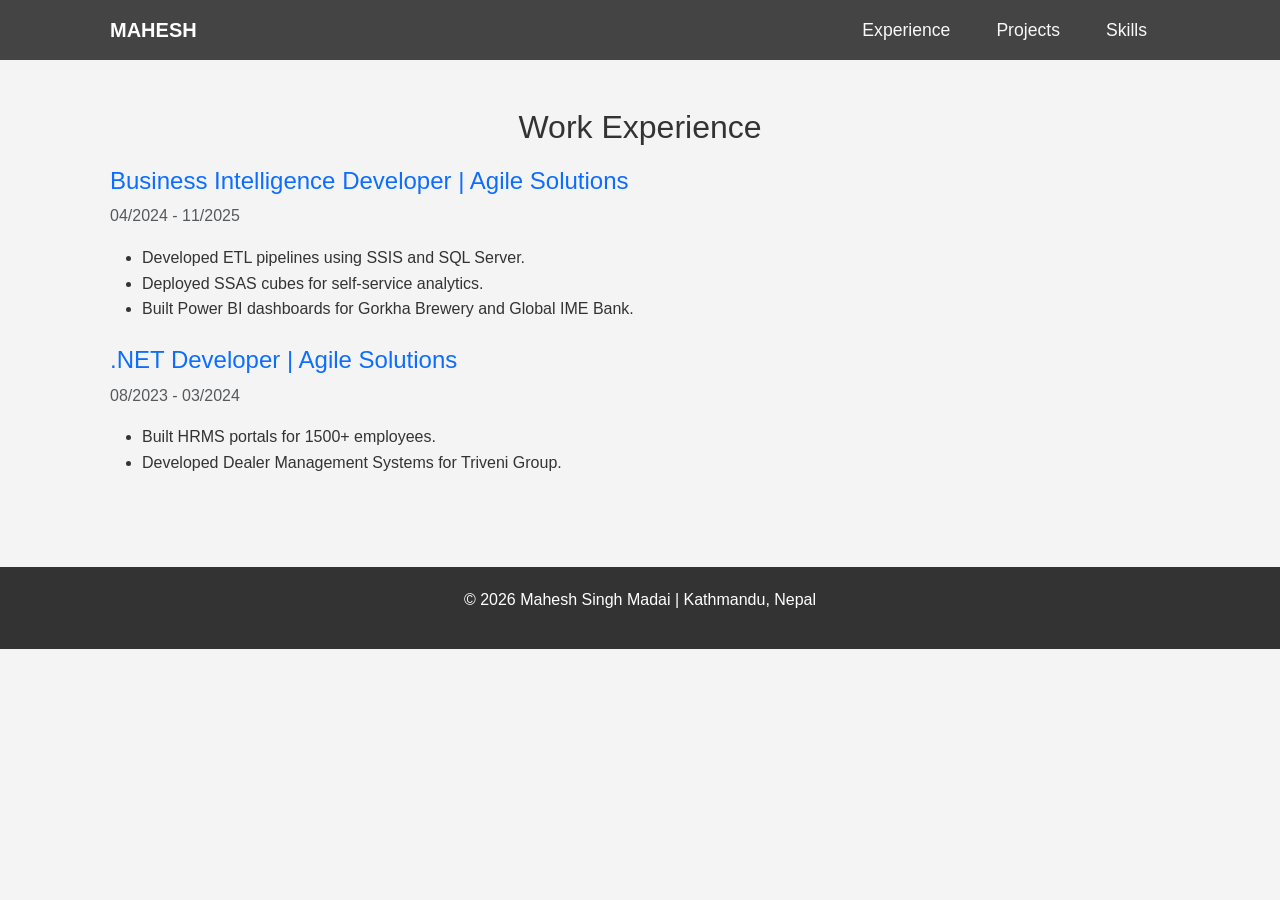
==== experience.html @ cff6bed9 "repo setup" ====
<!DOCTYPE html>
<html lang="en">
<head>
    <meta charset="UTF-8">
    <meta name="viewport" content="width=device-width, initial-scale=1.0">
    <title>Mahesh Singh Madai | Experience</title>
    <link href="https://cdn.jsdelivr.net/npm/bootstrap@5.3.0/dist/css/bootstrap.min.css" rel="stylesheet">
    <link rel="stylesheet" href="https://cdnjs.cloudflare.com/ajax/libs/font-awesome/6.0.0/css/all.min.css">
    <link rel="stylesheet" href="styles.css">
</head>
<body>

<nav class="navbar navbar-expand-lg navbar-dark sticky-top">
    <div class="container">
        <a class="navbar-brand fw-bold" href="home.html">MAHESH</a>
        <button class="navbar-toggler" type="button" data-bs-toggle="collapse" data-bs-target="#navbarNav">
            <span class="navbar-toggler-icon"></span>
        </button>
        <div class="collapse navbar-collapse" id="navbarNav">
            <ul class="navbar-nav ms-auto">
                <li class="nav-link"><a href="experience.html" class="text-decoration-none text-light">Experience</a></li>
                <li class="nav-link"><a href="projects.html" class="text-decoration-none text-light">Projects</a></li>
                <li class="nav-link"><a href="skills.html" class="text-decoration-none text-light">Skills</a></li>
            </ul>
        </div>
    </div>
</nav>

<section class="container py-5">
    <h2 class="section-title">Work Experience</h2>
    <div class="mb-4">
        <h4 class="text-primary">Business Intelligence Developer | Agile Solutions</h4>
        <p class="text-muted">04/2024 - 11/2025</p>
        <ul>
            <li>Developed ETL pipelines using SSIS and SQL Server.</li>
            <li>Deployed SSAS cubes for self-service analytics.</li>
            <li>Built Power BI dashboards for Gorkha Brewery and Global IME Bank.</li>
        </ul>
    </div>
    <div class="mb-4">
        <h4 class="text-primary">.NET Developer | Agile Solutions</h4>
        <p class="text-muted">08/2023 - 03/2024</p>
        <ul>
            <li>Built HRMS portals for 1500+ employees.</li>
            <li>Developed Dealer Management Systems for Triveni Group.</li>
        </ul>
    </div>
</section>

<footer>
    <p>&copy; 2026 Mahesh Singh Madai | Kathmandu, Nepal</p>
</footer>

<script src="https://cdn.jsdelivr.net/npm/bootstrap@5.3.0/dist/js/bootstrap.bundle.min.js"></script>
</body>
</html>
---- styles.css ----
*{
            margin: 0;
            padding: 0;
            box-sizing: border-box;
        }
        body {
            font-family: 'Arial', sans-serif;
            line-height: 1.6;
            color: #333;
            background-color: #f4f4f4;
        }
        .container {
            max-width: 1100px;
            margin: auto;
            padding: 0 20px;
        }
        header {
            background: #333;
            color: #fff;
            padding: 20px 0;
            text-align: center;
        }
        header h1 {
            font-size: 2.5em;
        }
        header p {
            font-size: 1.2em;
        }
        nav {
            background: #444;
            padding: 10px 0;
        }
        nav ul {
            list-style: none;
            text-align: center;
        }
        nav ul li {
            display: inline;
            margin: 0 15px;
        }
        nav ul li a {
            color: #fff;
            text-decoration: none;
            font-size: 1.1em;
        }
        nav ul li a:hover {
            color: #ffd700;
        }
        section {
            padding: 40px 0;
        }
        section h2 {
            text-align: center;
            margin-bottom: 20px;
            font-size: 2em;
            color: #333;
        }
        .education, .experience, .skills, .projects {
            background: #fff;
            padding: 20px;
            margin-bottom: 20px;
            border-radius: 8px;
            box-shadow: 0 0 10px rgba(0,0,0,0.1);
        }
        .education-item, .experience-item, .project-item {
            margin-bottom: 20px;
        }
        .education-item h3, .experience-item h3, .project-item h3 {
            font-size: 1.5em;
            color: #444;
        }
        .skills ul {
            list-style: none;
            display: flex;
            flex-wrap: wrap;
            justify-content: center;
        }
        .skills ul li {
            background: #eee;
            padding: 10px 20px;
            margin: 5px;
            border-radius: 20px;
        }
        footer {
            background: #333;
            color: #fff;
            text-align: center;
            padding: 20px 0;
            margin-top: 20px;
        }
        footer a {
            color: #ffd700;
            text-decoration: none;
        }
        /* Responsive Design */
        @media (max-width: 768px) {
            nav ul li {
                display: block;
                margin: 10px 0;
            }
            .skills ul li {
                width: 100%;
                text-align: center;
            }
        }
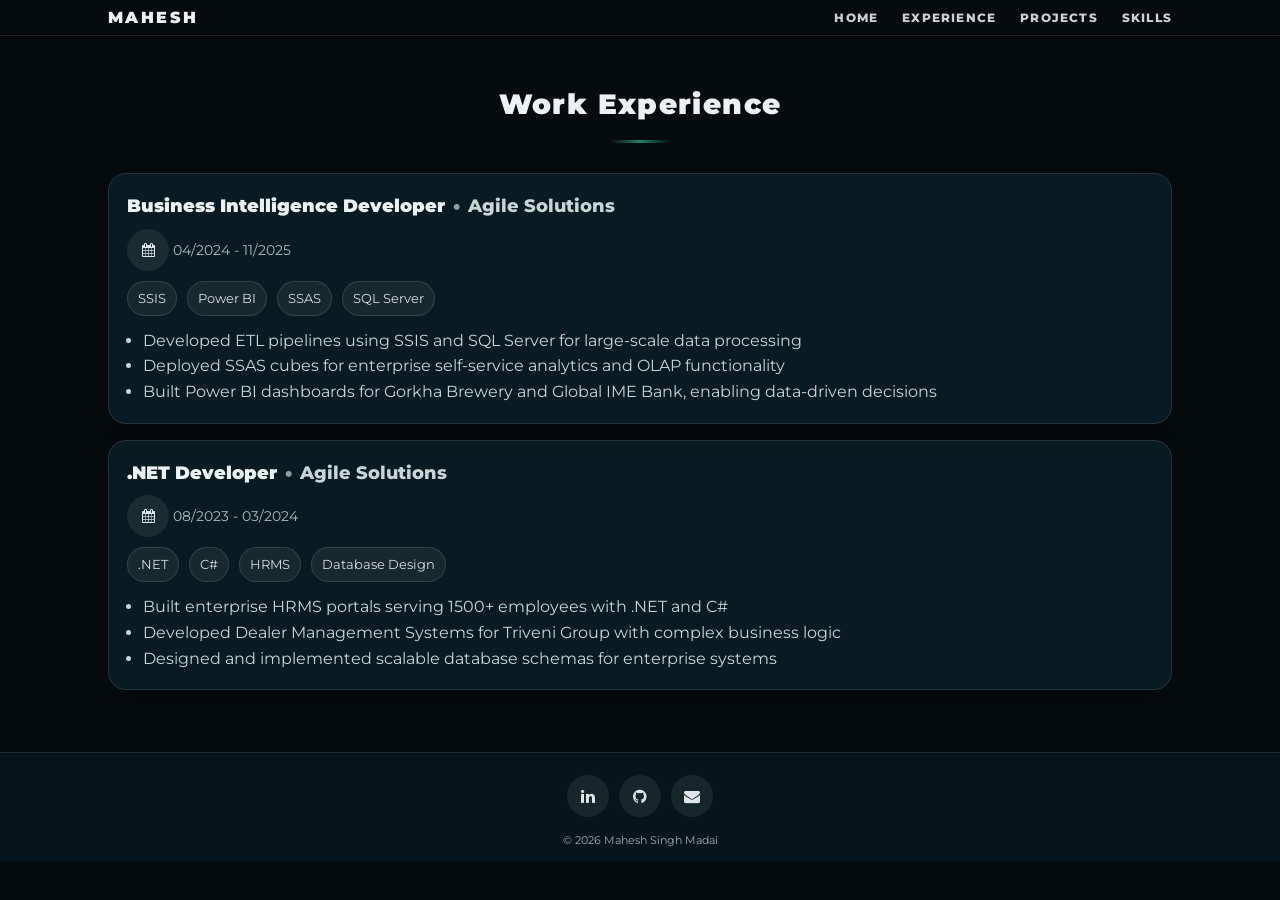
==== commit 57611114: "navar styling fix" ====
--- a/experience.html
+++ b/experience.html
@@ -3,54 +3,90 @@
 <head>
     <meta charset="UTF-8">
     <meta name="viewport" content="width=device-width, initial-scale=1.0">
+    <meta name="author" content="Mahesh Singh Madai">
     <title>Mahesh Singh Madai | Experience</title>
-    <link href="https://cdn.jsdelivr.net/npm/bootstrap@5.3.0/dist/css/bootstrap.min.css" rel="stylesheet">
-    <link rel="stylesheet" href="https://cdnjs.cloudflare.com/ajax/libs/font-awesome/6.0.0/css/all.min.css">
+    <link rel="stylesheet" href="https://cdnjs.cloudflare.com/ajax/libs/font-awesome/4.7.0/css/font-awesome.min.css">
     <link rel="stylesheet" href="styles.css">
 </head>
 <body>
 
-<nav class="navbar navbar-expand-lg navbar-dark sticky-top">
+<nav class="navbar">
     <div class="container">
-        <a class="navbar-brand fw-bold" href="home.html">MAHESH</a>
-        <button class="navbar-toggler" type="button" data-bs-toggle="collapse" data-bs-target="#navbarNav">
-            <span class="navbar-toggler-icon"></span>
-        </button>
-        <div class="collapse navbar-collapse" id="navbarNav">
-            <ul class="navbar-nav ms-auto">
-                <li class="nav-link"><a href="experience.html" class="text-decoration-none text-light">Experience</a></li>
-                <li class="nav-link"><a href="projects.html" class="text-decoration-none text-light">Projects</a></li>
-                <li class="nav-link"><a href="skills.html" class="text-decoration-none text-light">Skills</a></li>
-            </ul>
+        <a href="home.html" class="navbar-brand">MAHESH</a>
+        <div class="navbar-nav">
+            <a href="home.html" class="nav-link">Home</a>
+            <a href="experience.html" class="nav-link">Experience</a>
+            <a href="projects.html" class="nav-link">Projects</a>
+            <a href="skills.html" class="nav-link">Skills</a>
         </div>
     </div>
 </nav>
 
-<section class="container py-5">
-    <h2 class="section-title">Work Experience</h2>
-    <div class="mb-4">
-        <h4 class="text-primary">Business Intelligence Developer | Agile Solutions</h4>
-        <p class="text-muted">04/2024 - 11/2025</p>
-        <ul>
-            <li>Developed ETL pipelines using SSIS and SQL Server.</li>
-            <li>Deployed SSAS cubes for self-service analytics.</li>
-            <li>Built Power BI dashboards for Gorkha Brewery and Global IME Bank.</li>
-        </ul>
-    </div>
-    <div class="mb-4">
-        <h4 class="text-primary">.NET Developer | Agile Solutions</h4>
-        <p class="text-muted">08/2023 - 03/2024</p>
-        <ul>
-            <li>Built HRMS portals for 1500+ employees.</li>
-            <li>Developed Dealer Management Systems for Triveni Group.</li>
-        </ul>
+<section class="section">
+    <div class="container">
+        <h2 class="section-title">Work Experience</h2>
+        
+        <div class="job-card">
+            <div class="job-top">
+                <div class="job-title">
+                    <span>Business Intelligence Developer</span>
+                    <span class="dot">•</span>
+                    <span class="company">Agile Solutions</span>
+                </div>
+            </div>
+            <div class="job-meta">
+                <i class="fa fa-calendar"></i> 04/2024 - 11/2025
+            </div>
+            <div class="job-tags">
+                <span class="tag">SSIS</span>
+                <span class="tag">Power BI</span>
+                <span class="tag">SSAS</span>
+                <span class="tag">SQL Server</span>
+            </div>
+            <ul style="margin-left: 16px; color: rgba(234, 246, 247, 0.85);">
+                <li>Developed ETL pipelines using SSIS and SQL Server for large-scale data processing</li>
+                <li>Deployed SSAS cubes for enterprise self-service analytics and OLAP functionality</li>
+                <li>Built Power BI dashboards for Gorkha Brewery and Global IME Bank, enabling data-driven decisions</li>
+            </ul>
+        </div>
+
+        <div class="job-card">
+            <div class="job-top">
+                <div class="job-title">
+                    <span>.NET Developer</span>
+                    <span class="dot">•</span>
+                    <span class="company">Agile Solutions</span>
+                </div>
+            </div>
+            <div class="job-meta">
+                <i class="fa fa-calendar"></i> 08/2023 - 03/2024
+            </div>
+            <div class="job-tags">
+                <span class="tag">.NET</span>
+                <span class="tag">C#</span>
+                <span class="tag">HRMS</span>
+                <span class="tag">Database Design</span>
+            </div>
+            <ul style="margin-left: 16px; color: rgba(234, 246, 247, 0.85);">
+                <li>Built enterprise HRMS portals serving 1500+ employees with .NET and C#</li>
+                <li>Developed Dealer Management Systems for Triveni Group with complex business logic</li>
+                <li>Designed and implemented scalable database schemas for enterprise systems</li>
+            </ul>
+        </div>
+
     </div>
 </section>
 
 <footer>
-    <p>&copy; 2026 Mahesh Singh Madai | Kathmandu, Nepal</p>
+    <div class="container footer-icons">
+        <a href="https://linkedin.com/in/maheshsinghmadai" target="_blank" aria-label="LinkedIn"><i class="fa fa-linkedin"></i></a>
+        <a href="https://github.com/yourgithub" target="_blank" aria-label="GitHub"><i class="fa fa-github"></i></a>
+        <a href="mailto:maheshsinghmadai@gmail.com" aria-label="Email"><i class="fa fa-envelope"></i></a>
+    </div>
+    <div class="container">
+        <p><small>&copy; 2026 Mahesh Singh Madai</small></p>
+    </div>
 </footer>
 
-<script src="https://cdn.jsdelivr.net/npm/bootstrap@5.3.0/dist/js/bootstrap.bundle.min.js"></script>
 </body>
 </html>
--- a/styles.css
+++ b/styles.css
@@ -1,105 +1,765 @@
-*{
-            margin: 0;
-            padding: 0;
-            box-sizing: border-box;
-        }
-        body {
-            font-family: 'Arial', sans-serif;
-            line-height: 1.6;
-            color: #333;
-            background-color: #f4f4f4;
-        }
-        .container {
-            max-width: 1100px;
-            margin: auto;
-            padding: 0 20px;
-        }
-        header {
-            background: #333;
-            color: #fff;
-            padding: 20px 0;
-            text-align: center;
-        }
-        header h1 {
-            font-size: 2.5em;
-        }
-        header p {
-            font-size: 1.2em;
-        }
-        nav {
-            background: #444;
-            padding: 10px 0;
-        }
-        nav ul {
-            list-style: none;
-            text-align: center;
-        }
-        nav ul li {
-            display: inline;
-            margin: 0 15px;
-        }
-        nav ul li a {
-            color: #fff;
-            text-decoration: none;
-            font-size: 1.1em;
-        }
-        nav ul li a:hover {
-            color: #ffd700;
-        }
-        section {
-            padding: 40px 0;
-        }
-        section h2 {
-            text-align: center;
-            margin-bottom: 20px;
-            font-size: 2em;
-            color: #333;
-        }
-        .education, .experience, .skills, .projects {
-            background: #fff;
-            padding: 20px;
-            margin-bottom: 20px;
-            border-radius: 8px;
-            box-shadow: 0 0 10px rgba(0,0,0,0.1);
-        }
-        .education-item, .experience-item, .project-item {
-            margin-bottom: 20px;
-        }
-        .education-item h3, .experience-item h3, .project-item h3 {
-            font-size: 1.5em;
-            color: #444;
-        }
-        .skills ul {
-            list-style: none;
-            display: flex;
-            flex-wrap: wrap;
-            justify-content: center;
-        }
-        .skills ul li {
-            background: #eee;
-            padding: 10px 20px;
-            margin: 5px;
-            border-radius: 20px;
-        }
-        footer {
-            background: #333;
-            color: #fff;
-            text-align: center;
-            padding: 20px 0;
-            margin-top: 20px;
-        }
-        footer a {
-            color: #ffd700;
-            text-decoration: none;
-        }
-        /* Responsive Design */
-        @media (max-width: 768px) {
-            nav ul li {
-                display: block;
-                margin: 10px 0;
-            }
-            .skills ul li {
-                width: 100%;
-                text-align: center;
-            }
-        }+@import url('https://fonts.googleapis.com/css2?family=Montserrat:wght@300;400;600;700;800;900&display=swap');
+
+:root {
+    --bg: #060B0E;
+    --surface: #0B1419;
+    --surface2: #0A1116;
+    --card: rgba(13, 43, 52, 0.55);
+    --text: #EAF2F4;
+    --muted: rgba(234, 242, 244, 0.78);
+    --teal: #2AA07C;
+    --blue: #2D7FA6;
+    --accent: linear-gradient(90deg, rgba(42, 160, 124, 0.92), rgba(45, 127, 166, 0.86));
+    --stroke: rgba(255, 255, 255, 0.10);
+    --shadow: 0 12px 28px rgba(0, 0, 0, 0.32);
+    --radius: 18px;
+}
+
+* {
+    margin: 0;
+    padding: 0;
+    box-sizing: border-box;
+}
+
+html {
+    scroll-behavior: smooth;
+}
+
+body {
+    background: var(--bg);
+    color: var(--text);
+    font-family: Montserrat, system-ui, -apple-system, 'Segoe UI', Roboto, Arial, sans-serif;
+    line-height: 1.6;
+}
+
+/* Layout */
+.container {
+    max-width: 1100px;
+    margin: 0 auto;
+    padding: 0 18px;
+}
+
+.section {
+    padding: 46px 0;
+}
+
+.section.alt {
+    background: linear-gradient(180deg, rgba(45, 127, 166, 0.04), rgba(42, 160, 124, 0.03));
+    border-top: 1px solid var(--stroke);
+    border-bottom: 1px solid var(--stroke);
+}
+
+h1 {
+    font-size: 52px;
+    line-height: 1.05;
+    font-weight: 900;
+}
+
+h2 {
+    font-size: 26px;
+    margin-bottom: 14px;
+    font-weight: 900;
+}
+
+h3 {
+    font-weight: 900;
+}
+
+h4 {
+    font-weight: 800;
+}
+
+.subtitle {
+    font-size: 16px;
+    line-height: 1.6;
+    color: var(--muted);
+}
+
+.muted {
+    color: var(--muted);
+    font-size: 14px;
+    margin-top: 8px;
+}
+
+.section-title {
+    text-align: center;
+    margin-bottom: 30px;
+    font-size: 28px;
+    color: var(--text);
+    font-weight: 900;
+    letter-spacing: 0.05em;
+    position: relative;
+    padding-bottom: 16px;
+}
+
+.section-title::after {
+    content: "";
+    position: absolute;
+    bottom: 0;
+    left: 50%;
+    transform: translateX(-50%);
+    width: 60px;
+    height: 3px;
+    background: linear-gradient(90deg, rgba(42, 160, 124, 0), rgba(42, 160, 124, 0.8), rgba(42, 160, 124, 0));
+    border-radius: 2px;
+}
+
+/* Navbar */
+nav {
+    background: rgba(6, 11, 14, 0.95);
+    backdrop-filter: blur(12px);
+    border-bottom: 1px solid var(--stroke);
+    position: sticky;
+    top: 0;
+    z-index: 999;
+    box-shadow: 0 2px 8px rgba(0, 0, 0, 0.3);
+}
+
+.navbar {
+    display: flex;
+    align-items: center;
+    justify-content: space-between;
+    padding: 0;
+}
+
+.navbar .container {
+    display: flex;
+    align-items: center;
+    justify-content: space-between;
+    width: 100%;
+}
+
+.navbar-brand {
+    color: var(--text);
+    font-weight: 900;
+    font-size: 16px;
+    letter-spacing: 0.15em;
+    text-decoration: none;
+    transition: color 0.3s ease;
+    flex-shrink: 0;
+}
+
+.navbar-brand:hover {
+    color: var(--teal);
+}
+
+.navbar-nav {
+    display: flex;
+    gap: 24px;
+    align-items: center;
+    margin-left: auto;
+}
+
+.nav-link {
+    color: rgba(234, 246, 247, 0.85);
+    text-decoration: none;
+    font-size: 12px;
+    font-weight: 800;
+    letter-spacing: 0.1em;
+    text-transform: uppercase;
+    padding: 8px 0;
+    transition: all 0.3s ease;
+    position: relative;
+    display: inline-block;
+}
+
+.nav-link::after {
+    content: "";
+    position: absolute;
+    bottom: 4px;
+    left: 0;
+    right: 0;
+    height: 2px;
+    background: var(--teal);
+    transform: scaleX(0);
+    transform-origin: right;
+    transition: transform 0.3s ease;
+}
+
+.nav-link:hover {
+    color: var(--teal);
+}
+
+.nav-link:hover::after {
+    transform: scaleX(1);
+    transform-origin: left;
+}
+
+@media (max-width: 900px) {
+    .navbar-nav {
+        gap: 12px;
+    }
+    .nav-link {
+        padding: 8px 8px;
+    }
+}
+
+/* Hero Section */
+.hero {
+    padding: 60px 0 40px;
+    position: relative;
+    overflow: hidden;
+    background: linear-gradient(180deg, rgba(13, 43, 52, 0.2) 0%, rgba(6, 11, 14, 0) 100%);
+    border-bottom: 1px solid var(--stroke);
+}
+
+.hero::before {
+    content: "";
+    position: absolute;
+    inset: 0;
+    background:
+        radial-gradient(circle at 18% 22%, rgba(45, 127, 166, 0.14), transparent 46%),
+        radial-gradient(circle at 72% 40%, rgba(42, 160, 124, 0.14), transparent 50%),
+        radial-gradient(circle at 40% 82%, rgba(30, 125, 97, 0.10), transparent 58%);
+    pointer-events: none;
+}
+
+.hero::after {
+    content: "";
+    position: absolute;
+    inset: -25%;
+    background-image:
+        linear-gradient(rgba(255, 255, 255, 0.04) 1px, transparent 1px),
+        linear-gradient(90deg, rgba(255, 255, 255, 0.04) 1px, transparent 1px);
+    background-size: 64px 64px;
+    transform: rotate(-8deg);
+    opacity: 0.35;
+    pointer-events: none;
+}
+
+.hero-inner {
+    position: relative;
+    display: grid;
+    grid-template-columns: 1.2fr 0.8fr;
+    gap: 30px;
+    align-items: center;
+}
+
+@media (max-width: 900px) {
+    .hero-inner {
+        grid-template-columns: 1fr;
+    }
+    .hero {
+        padding: 40px 0 30px;
+    }
+}
+
+.hero-left h1 {
+    margin-bottom: 12px;
+    font-size: 48px;
+    color: var(--text);
+}
+
+.profile-meta {
+    display: flex;
+    flex-direction: column;
+    gap: 8px;
+    margin: 6px 0 14px;
+}
+
+.meta-location {
+    display: inline-flex;
+    align-items: center;
+    gap: 8px;
+    width: fit-content;
+    font-size: 0.95rem;
+    text-decoration: none;
+    color: rgba(255, 255, 255, 0.85);
+    padding: 6px 10px;
+    border-radius: 10px;
+    background: rgba(255, 255, 255, 0.04);
+    border: 1px solid rgba(255, 255, 255, 0.08);
+    transition: background 0.16s ease, transform 0.16s ease;
+}
+
+.meta-location:hover {
+    background: rgba(255, 255, 255, 0.07);
+    transform: translateY(-1px);
+}
+
+.meta-location .relocate,
+.meta-location .ext {
+    opacity: 0.7;
+    font-size: 0.85rem;
+}
+
+.dot {
+    opacity: 0.6;
+}
+
+/* Buttons */
+.btn {
+    display: inline-flex;
+    align-items: center;
+    gap: 8px;
+    padding: 12px 16px;
+    border-radius: 999px;
+    border: 1px solid rgba(234, 246, 247, 0.28);
+    color: var(--text);
+    text-decoration: none;
+    font-weight: 800;
+    font-size: 13px;
+    transition: transform 0.15s ease, border-color 0.15s ease, opacity 0.15s ease;
+}
+
+.btn:hover {
+    transform: translateY(-1px);
+    border-color: rgba(42, 160, 124, 0.45);
+}
+
+.btn.primary {
+    background: var(--accent);
+    border-color: transparent;
+    color: #06161B;
+}
+
+.btn.primary:hover {
+    opacity: 0.9;
+}
+
+.btn.btn-md {
+    padding: 10px 14px;
+    font-size: 12px;
+}
+
+.btn-outline-light {
+    border-color: rgba(234, 246, 247, 0.28);
+}
+
+.resume-row {
+    margin-top: 14px;
+    display: flex;
+    gap: 10px;
+    flex-wrap: wrap;
+}
+
+/* Social Icons */
+.social-row {
+    display: flex;
+    gap: 10px;
+    margin-top: 14px;
+    align-items: center;
+}
+
+.fa {
+    padding: 13px;
+    width: 42px;
+    height: 42px;
+    text-align: center;
+    border-radius: 50%;
+    background: rgba(234, 246, 247, 0.08);
+    color: var(--text);
+    opacity: 0.95;
+    transition: transform 0.15s ease, color 0.15s ease;
+    display: inline-flex;
+    align-items: center;
+    justify-content: center;
+}
+
+.fa:hover {
+    transform: scale(1.12);
+    color: var(--teal);
+}
+
+/* Cards */
+.card {
+    background: var(--card);
+    border: 1px solid var(--stroke);
+    border-radius: 16px;
+    padding: 16px;
+    box-shadow: 0 10px 22px rgba(0, 0, 0, 0.22);
+}
+
+.card p {
+    margin-top: 10px;
+    font-size: 14px;
+    color: rgba(234, 246, 247, 0.82);
+    line-height: 1.6;
+}
+
+.card a {
+    color: var(--text);
+}
+
+.card:hover {
+    border-color: rgba(42, 160, 124, 0.40);
+    transform: translateY(-2px);
+    transition: transform 0.15s ease, border-color 0.15s ease;
+}
+
+/* Grid */
+.grid {
+    display: grid;
+    gap: 14px;
+}
+
+.cards-1 {
+    grid-template-columns: 1fr;
+}
+
+.cards-2 {
+    grid-template-columns: repeat(2, 1fr);
+}
+
+.cards-3 {
+    grid-template-columns: repeat(3, 1fr);
+}
+
+@media (max-width: 1000px) {
+    .cards-2,
+    .cards-3 {
+        grid-template-columns: 1fr;
+    }
+}
+
+/* Project Grid */
+.proj-grid {
+    display: grid;
+    grid-template-columns: repeat(3, minmax(0, 1fr));
+    gap: 18px;
+}
+
+@media (max-width: 1100px) {
+    .proj-grid {
+        grid-template-columns: repeat(2, minmax(0, 1fr));
+    }
+}
+
+@media (max-width: 720px) {
+    .proj-grid {
+        grid-template-columns: 1fr;
+    }
+}
+
+.proj-card {
+    border-radius: var(--radius);
+    overflow: hidden;
+    background: var(--card);
+    border: 1px solid rgba(255, 255, 255, 0.12);
+    box-shadow: 0 12px 26px rgba(0, 0, 0, 0.22);
+    display: flex;
+    flex-direction: column;
+    height: 100%;
+    transition: transform 0.15s ease, border-color 0.15s ease;
+}
+
+.proj-card:hover {
+    border-color: rgba(42, 160, 124, 0.40);
+    transform: translateY(-2px);
+}
+
+.proj-title {
+    text-align: center;
+    font-weight: 900;
+    margin: 6px 0 10px;
+    color: rgba(34, 246, 247, 0.95);
+}
+
+.proj-meta {
+    text-align: center;
+    padding: 18px 14px 10px;
+}
+
+.proj-cat {
+    font-weight: 900;
+    color: rgba(234, 246, 27, 0.92);
+    letter-spacing: 0.02em;
+    font-size: 12px;
+}
+
+.proj-date {
+    margin-top: 6px;
+    font-size: 12px;
+    font-weight: 900;
+    color: rgba(42, 160, 124, 0.90);
+    letter-spacing: 0.06em;
+}
+
+.proj-body {
+    padding: 14px 16px 18px;
+    display: flex;
+    flex-direction: column;
+    flex-grow: 1;
+}
+
+.proj-desc {
+    color: rgba(234, 246, 247, 0.82);
+    font-size: 14px;
+    line-height: 1.65;
+    margin-bottom: 14px;
+    text-align: left;
+    flex-grow: 1;
+}
+
+.proj-btn {
+    display: inline-flex;
+    justify-content: center;
+    align-items: center;
+    width: 100%;
+    padding: 12px 14px;
+    border-radius: 12px;
+    border: 1px solid rgba(234, 246, 247, 0.22);
+    background: rgba(7, 27, 34, 0.35);
+    color: rgba(234, 246, 247, 0.92);
+    font-weight: 900;
+    text-decoration: none;
+    letter-spacing: 0.10em;
+    font-size: 12px;
+    transition: transform 0.15s ease, border-color 0.15s ease;
+    margin-top: auto;
+}
+
+.proj-btn:hover {
+    border-color: rgba(42, 160, 124, 0.40);
+    transform: translateY(-1px);
+}
+
+/* Skills Compact */
+.skills-compact {
+    padding: 15px 15px 7px;
+}
+
+.skills-dl {
+    display: grid;
+    grid-template-columns: 320px 1fr;
+    column-gap: 16px;
+    margin: 0;
+}
+
+.skills-dl dt,
+.skills-dl dd {
+    padding: 8px 0;
+    border-bottom: 0.5px solid rgba(255, 255, 255, 0.22);
+}
+
+.skills-dl dt {
+    margin: 0;
+    font-weight: 900;
+    font-size: 13px;
+    letter-spacing: 0.08em;
+    text-transform: uppercase;
+    color: rgba(234, 246, 247, 0.92);
+    padding-right: 10px;
+    white-space: nowrap;
+}
+
+.skills-dl dd {
+    margin: 0;
+    font-size: 14px;
+    line-height: 1.35;
+    color: rgba(234, 242, 244, 0.86);
+}
+
+.skill-item {
+    display: inline-block;
+    position: relative;
+    padding-right: 8px;
+    margin-right: 4px;
+    margin-bottom: 4px;
+    white-space: nowrap;
+}
+
+.skill-item::after {
+    content: "●";
+    position: absolute;
+    right: 2px;
+    top: 50%;
+    transform: translateY(-50%);
+    font-size: 8px;
+    color: var(--teal);
+    opacity: 0.95;
+}
+
+.skills-dl dd .skill-item:last-child::after {
+    content: "";
+}
+
+@media (max-width: 950px) {
+    .skills-dl {
+        grid-template-columns: 1fr;
+    }
+    .skills-dl dt {
+        white-space: normal;
+        padding-bottom: 6px;
+        border-bottom: none;
+    }
+    .skills-dl dd {
+        border-bottom: 1px solid rgba(255, 255, 255, 0.22);
+    }
+}
+
+/* Badge Skills (fallback) */
+.badge-skill {
+    background: rgba(42, 160, 124, 0.18);
+    border: 1px solid rgba(42, 160, 124, 0.22);
+    color: rgba(234, 246, 247, 0.92);
+    border-radius: 20px;
+    display: inline-block;
+    margin: 5px;
+    font-weight: 800;
+    transition: background 0.15s ease, border-color 0.15s ease;
+}
+
+.badge-skill:hover {
+    background: rgba(42, 160, 124, 0.28);
+    border-color: rgba(42, 160, 124, 0.45);
+}
+
+/* Job Cards */
+.job-card {
+    background: var(--card);
+    border: 1px solid rgba(255, 255, 255, 0.10);
+    border-radius: var(--radius);
+    padding: 18px;
+    box-shadow: 0 10px 22px rgba(0, 0, 0, 0.22);
+    margin-bottom: 16px;
+    transition: transform 0.15s ease, border-color 0.15s ease;
+}
+
+.job-card:hover {
+    border-color: rgba(42, 160, 124, 0.25);
+    transform: translateY(-1px);
+}
+
+.job-title {
+    font-size: 18px;
+    font-weight: 900;
+    display: flex;
+    flex-wrap: wrap;
+    gap: 8px;
+    align-items: baseline;
+    margin-bottom: 4px;
+}
+
+.job-title .company {
+    font-weight: 800;
+    color: rgba(234, 246, 247, 0.85);
+}
+
+.job-meta {
+    margin-top: 8px;
+    color: rgba(234, 246, 247, 0.72);
+    font-size: 14px;
+}
+
+.job-tags {
+    display: flex;
+    flex-wrap: wrap;
+    gap: 10px;
+    margin: 10px 0 12px;
+}
+
+.job-tags .tag {
+    font-size: 0.82rem;
+    padding: 6px 10px;
+    border-radius: 999px;
+    background: rgba(255, 255, 255, 0.06);
+    border: 1px solid rgba(255, 255, 255, 0.12);
+    color: rgba(234, 242, 244, 0.90);
+    transition: border-color 0.15s ease;
+}
+
+.job-tags .tag:hover {
+    border-color: rgba(42, 160, 124, 0.32);
+}
+
+.job-btn {
+    display: inline-flex;
+    align-items: center;
+    gap: 8px;
+    text-decoration: none;
+    font-weight: 900;
+    font-size: 13px;
+    color: rgba(234, 246, 247, 0.92);
+    border: 1px solid rgba(234, 246, 247, 0.16);
+    padding: 10px 12px;
+    border-radius: 999px;
+    background: rgba(7, 27, 34, 0.45);
+    transition: transform 0.15s ease, border-color 0.15s ease;
+}
+
+.job-btn:hover {
+    border-color: rgba(42, 160, 124, 0.35);
+    transform: translateY(-1px);
+}
+
+/* About Section */
+.about-pro {
+    display: grid;
+    grid-template-columns: 260px 1fr;
+    gap: 18px;
+    align-items: start;
+}
+
+.about-pro-photo {
+    width: 100%;
+    height: 430px;
+    object-fit: cover;
+    border-radius: var(--radius);
+    border: 1px solid rgba(255, 255, 255, 0.12);
+    background: rgba(255, 255, 255, 0.03);
+}
+
+@media (max-width: 900px) {
+    .about-pro {
+        grid-template-columns: 1fr;
+    }
+    .about-pro-photo {
+        height: 220px;
+    }
+}
+
+/* Custom List */
+.custom-list {
+    list-style: none;
+    padding-left: 0;
+    margin-top: 8px;
+}
+
+.custom-list li {
+    position: relative;
+    padding-left: 18px;
+    margin-bottom: 6px;
+    color: #e5e7eb;
+    font-size: 0.95rem;
+    line-height: 1.6;
+}
+
+.custom-list li::before {
+    content: "◉";
+    position: absolute;
+    left: 0;
+    top: 2px;
+    font-weight: 200;
+    color: var(--teal);
+}
+
+/* Footer */
+footer {
+    border-top: 1px solid var(--stroke);
+    padding: 22px 0 12px;
+    background: rgba(7, 27, 34, 0.65);
+}
+
+footer p {
+    text-align: center;
+    color: rgba(234, 246, 247, 0.68);
+    font-size: 13px;
+}
+
+.footer-icons {
+    display: flex;
+    justify-content: center;
+    gap: 10px;
+    margin-bottom: 12px;
+}
+
+.footer-icons a {
+    text-decoration: none;
+}
+
+@media (max-width: 700px) {
+    footer {
+        text-align: left;
+    }
+}
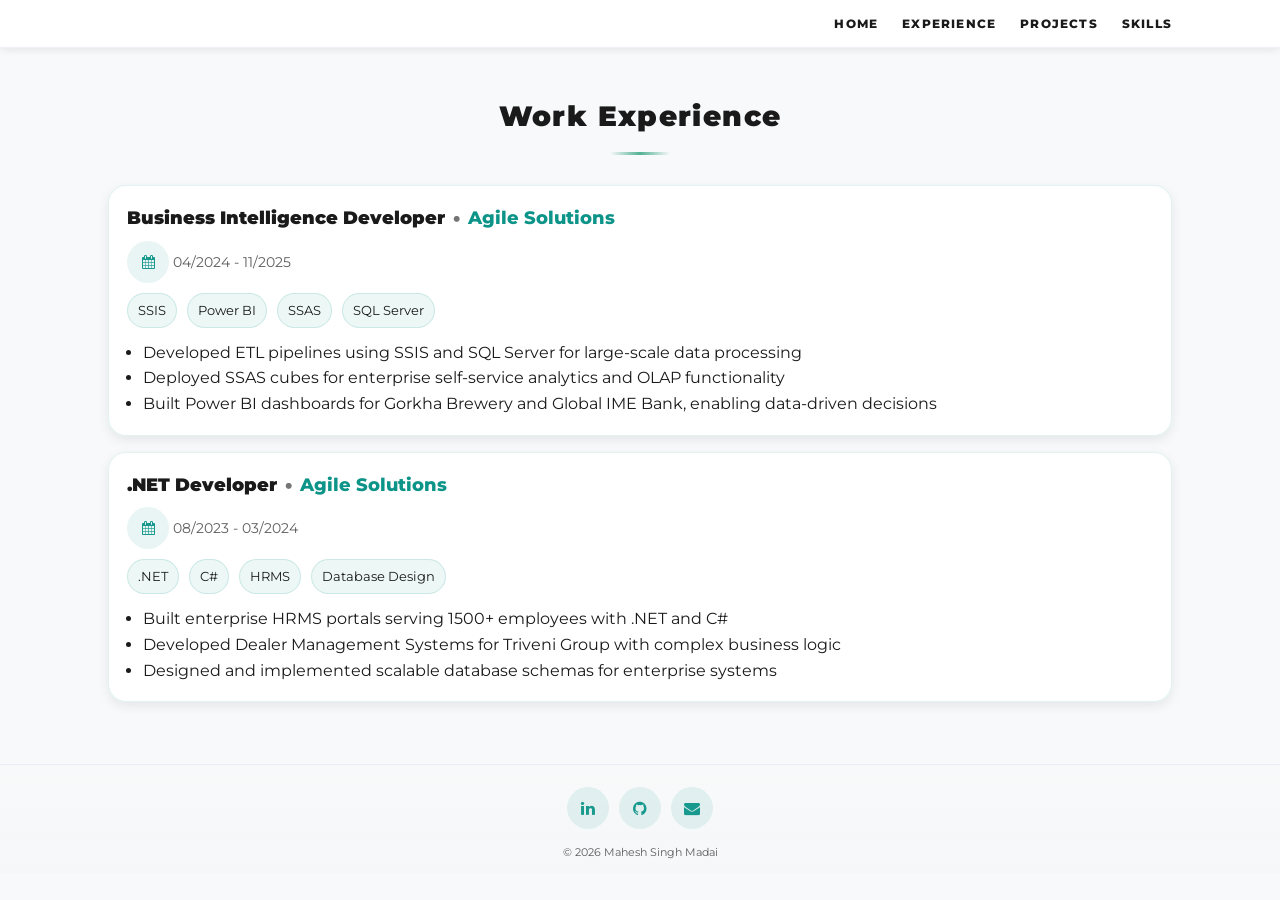
==== commit 09244c53: "image added; styling changes to home and project section" ====
--- a/experience.html
+++ b/experience.html
@@ -10,17 +10,7 @@
 </head>
 <body>
 
-<nav class="navbar">
-    <div class="container">
-        <a href="home.html" class="navbar-brand">MAHESH</a>
-        <div class="navbar-nav">
-            <a href="home.html" class="nav-link">Home</a>
-            <a href="experience.html" class="nav-link">Experience</a>
-            <a href="projects.html" class="nav-link">Projects</a>
-            <a href="skills.html" class="nav-link">Skills</a>
-        </div>
-    </div>
-</nav>
+<div id="header-placeholder"></div>
 
 <section class="section">
     <div class="container">
@@ -43,7 +33,7 @@
                 <span class="tag">SSAS</span>
                 <span class="tag">SQL Server</span>
             </div>
-            <ul style="margin-left: 16px; color: rgba(234, 246, 247, 0.85);">
+            <ul style="margin-left: 16px;">
                 <li>Developed ETL pipelines using SSIS and SQL Server for large-scale data processing</li>
                 <li>Deployed SSAS cubes for enterprise self-service analytics and OLAP functionality</li>
                 <li>Built Power BI dashboards for Gorkha Brewery and Global IME Bank, enabling data-driven decisions</li>
@@ -67,7 +57,7 @@
                 <span class="tag">HRMS</span>
                 <span class="tag">Database Design</span>
             </div>
-            <ul style="margin-left: 16px; color: rgba(234, 246, 247, 0.85);">
+            <ul style="margin-left: 16px;">
                 <li>Built enterprise HRMS portals serving 1500+ employees with .NET and C#</li>
                 <li>Developed Dealer Management Systems for Triveni Group with complex business logic</li>
                 <li>Designed and implemented scalable database schemas for enterprise systems</li>
@@ -77,16 +67,8 @@
     </div>
 </section>
 
-<footer>
-    <div class="container footer-icons">
-        <a href="https://linkedin.com/in/maheshsinghmadai" target="_blank" aria-label="LinkedIn"><i class="fa fa-linkedin"></i></a>
-        <a href="https://github.com/yourgithub" target="_blank" aria-label="GitHub"><i class="fa fa-github"></i></a>
-        <a href="mailto:maheshsinghmadai@gmail.com" aria-label="Email"><i class="fa fa-envelope"></i></a>
-    </div>
-    <div class="container">
-        <p><small>&copy; 2026 Mahesh Singh Madai</small></p>
-    </div>
-</footer>
+<div id="footer-placeholder"></div>
 
+<script src="script.js"></script>
 </body>
 </html>
--- a/styles.css
+++ b/styles.css
@@ -1,17 +1,17 @@
 @import url('https://fonts.googleapis.com/css2?family=Montserrat:wght@300;400;600;700;800;900&display=swap');
 
 :root {
-    --bg: #060B0E;
-    --surface: #0B1419;
-    --surface2: #0A1116;
-    --card: rgba(13, 43, 52, 0.55);
-    --text: #EAF2F4;
-    --muted: rgba(234, 242, 244, 0.78);
-    --teal: #2AA07C;
-    --blue: #2D7FA6;
-    --accent: linear-gradient(90deg, rgba(42, 160, 124, 0.92), rgba(45, 127, 166, 0.86));
-    --stroke: rgba(255, 255, 255, 0.10);
-    --shadow: 0 12px 28px rgba(0, 0, 0, 0.32);
+    --bg: #F8F9FA;
+    --surface: #FFFFFF;
+    --surface2: #F5F6F7;
+    --card: rgba(255, 255, 255, 0.95);
+    --text: #1A1A1A;
+    --muted: rgba(26, 26, 26, 0.7);
+    --teal: #0D9488;
+    --blue: #0284C7;
+    --accent: linear-gradient(90deg, rgba(13, 148, 136, 0.95), rgba(2, 132, 199, 0.9));
+    --stroke: rgba(200, 210, 220, 0.3);
+    --shadow: 0 6px 20px rgba(0, 0, 0, 0.08);
     --radius: 18px;
 }
 
@@ -44,7 +44,7 @@
 }
 
 .section.alt {
-    background: linear-gradient(180deg, rgba(45, 127, 166, 0.04), rgba(42, 160, 124, 0.03));
+    background: linear-gradient(180deg, rgba(13, 148, 136, 0.03), rgba(2, 132, 199, 0.02));
     border-top: 1px solid var(--stroke);
     border-bottom: 1px solid var(--stroke);
 }
@@ -106,26 +106,27 @@
 
 /* Navbar */
 nav {
-    background: rgba(6, 11, 14, 0.95);
+    background: rgba(255, 255, 255, 0.95);
     backdrop-filter: blur(12px);
     border-bottom: 1px solid var(--stroke);
     position: sticky;
     top: 0;
     z-index: 999;
-    box-shadow: 0 2px 8px rgba(0, 0, 0, 0.3);
+    box-shadow: 0 2px 8px rgba(0, 0, 0, 0.08);
+    padding: 16px 0;
 }
 
 .navbar {
     display: flex;
     align-items: center;
-    justify-content: space-between;
+    justify-content: center;
     padding: 0;
 }
 
 .navbar .container {
     display: flex;
     align-items: center;
-    justify-content: space-between;
+    justify-content: center;
     width: 100%;
 }
 
@@ -147,20 +148,23 @@
     display: flex;
     gap: 24px;
     align-items: center;
+    justify-content: center;
     margin-left: auto;
 }
 
 .nav-link {
-    color: rgba(234, 246, 247, 0.85);
+    color: var(--text);
     text-decoration: none;
     font-size: 12px;
     font-weight: 800;
     letter-spacing: 0.1em;
     text-transform: uppercase;
-    padding: 8px 0;
+    padding: 14px 0;
     transition: all 0.3s ease;
     position: relative;
-    display: inline-block;
+    display: inline-flex;
+    align-items: center;
+    justify-content: center;
 }
 
 .nav-link::after {
@@ -199,7 +203,7 @@
     padding: 60px 0 40px;
     position: relative;
     overflow: hidden;
-    background: linear-gradient(180deg, rgba(13, 43, 52, 0.2) 0%, rgba(6, 11, 14, 0) 100%);
+    background: linear-gradient(180deg, rgba(13, 148, 136, 0.05) 0%, rgba(248, 249, 250, 0) 100%);
     border-bottom: 1px solid var(--stroke);
 }
 
@@ -208,9 +212,9 @@
     position: absolute;
     inset: 0;
     background:
-        radial-gradient(circle at 18% 22%, rgba(45, 127, 166, 0.14), transparent 46%),
-        radial-gradient(circle at 72% 40%, rgba(42, 160, 124, 0.14), transparent 50%),
-        radial-gradient(circle at 40% 82%, rgba(30, 125, 97, 0.10), transparent 58%);
+        radial-gradient(circle at 18% 22%, rgba(13, 148, 136, 0.1), transparent 46%),
+        radial-gradient(circle at 72% 40%, rgba(2, 132, 199, 0.1), transparent 50%),
+        radial-gradient(circle at 40% 82%, rgba(13, 148, 136, 0.08), transparent 58%);
     pointer-events: none;
 }
 
@@ -219,8 +223,8 @@
     position: absolute;
     inset: -25%;
     background-image:
-        linear-gradient(rgba(255, 255, 255, 0.04) 1px, transparent 1px),
-        linear-gradient(90deg, rgba(255, 255, 255, 0.04) 1px, transparent 1px);
+        linear-gradient(rgba(0, 0, 0, 0.02) 1px, transparent 1px),
+        linear-gradient(90deg, rgba(0, 0, 0, 0.02) 1px, transparent 1px);
     background-size: 64px 64px;
     transform: rotate(-8deg);
     opacity: 0.35;
@@ -264,16 +268,16 @@
     width: fit-content;
     font-size: 0.95rem;
     text-decoration: none;
-    color: rgba(255, 255, 255, 0.85);
+    color: var(--text);
     padding: 6px 10px;
     border-radius: 10px;
-    background: rgba(255, 255, 255, 0.04);
-    border: 1px solid rgba(255, 255, 255, 0.08);
+    background: rgba(13, 148, 136, 0.08);
+    border: 1px solid rgba(13, 148, 136, 0.15);
     transition: background 0.16s ease, transform 0.16s ease;
 }
 
 .meta-location:hover {
-    background: rgba(255, 255, 255, 0.07);
+    background: rgba(13, 148, 136, 0.15);
     transform: translateY(-1px);
 }
 
@@ -294,7 +298,7 @@
     gap: 8px;
     padding: 12px 16px;
     border-radius: 999px;
-    border: 1px solid rgba(234, 246, 247, 0.28);
+    border: 1px solid rgba(13, 148, 136, 0.3);
     color: var(--text);
     text-decoration: none;
     font-weight: 800;
@@ -304,7 +308,7 @@
 
 .btn:hover {
     transform: translateY(-1px);
-    border-color: rgba(42, 160, 124, 0.45);
+    border-color: rgba(13, 148, 136, 0.5);
 }
 
 .btn.primary {
@@ -323,7 +327,7 @@
 }
 
 .btn-outline-light {
-    border-color: rgba(234, 246, 247, 0.28);
+    border-color: rgba(13, 148, 136, 0.3);
 }
 
 .resume-row {
@@ -347,10 +351,10 @@
     height: 42px;
     text-align: center;
     border-radius: 50%;
-    background: rgba(234, 246, 247, 0.08);
-    color: var(--text);
+    background: rgba(13, 148, 136, 0.1);
+    color: var(--teal);
     opacity: 0.95;
-    transition: transform 0.15s ease, color 0.15s ease;
+    transition: transform 0.15s ease, color 0.15s ease, background 0.15s ease;
     display: inline-flex;
     align-items: center;
     justify-content: center;
@@ -358,7 +362,8 @@
 
 .fa:hover {
     transform: scale(1.12);
-    color: var(--teal);
+    color: var(--blue);
+    background: rgba(13, 148, 136, 0.2);
 }
 
 /* Cards */
@@ -382,7 +387,7 @@
 }
 
 .card:hover {
-    border-color: rgba(42, 160, 124, 0.40);
+    border-color: rgba(13, 148, 136, 0.3);
     transform: translateY(-2px);
     transition: transform 0.15s ease, border-color 0.15s ease;
 }
@@ -435,8 +440,8 @@
     border-radius: var(--radius);
     overflow: hidden;
     background: var(--card);
-    border: 1px solid rgba(255, 255, 255, 0.12);
-    box-shadow: 0 12px 26px rgba(0, 0, 0, 0.22);
+    border: 1px solid rgba(13, 148, 136, 0.12);
+    box-shadow: 0 4px 12px rgba(0, 0, 0, 0.08);
     display: flex;
     flex-direction: column;
     height: 100%;
@@ -444,7 +449,7 @@
 }
 
 .proj-card:hover {
-    border-color: rgba(42, 160, 124, 0.40);
+    border-color: rgba(13, 148, 136, 0.35);
     transform: translateY(-2px);
 }
 
@@ -452,7 +457,8 @@
     text-align: center;
     font-weight: 900;
     margin: 6px 0 10px;
-    color: rgba(34, 246, 247, 0.95);
+    font-size: larger;
+    color: var(--teal);
 }
 
 .proj-meta {
@@ -462,16 +468,17 @@
 
 .proj-cat {
     font-weight: 900;
-    color: rgba(234, 246, 27, 0.92);
+    color: var(--teal);
     letter-spacing: 0.02em;
     font-size: 12px;
+    text-transform: uppercase;
 }
 
 .proj-date {
     margin-top: 6px;
     font-size: 12px;
     font-weight: 900;
-    color: rgba(42, 160, 124, 0.90);
+    color: var(--blue);
     letter-spacing: 0.06em;
 }
 
@@ -483,7 +490,7 @@
 }
 
 .proj-desc {
-    color: rgba(234, 246, 247, 0.82);
+    color: var(--muted);
     font-size: 14px;
     line-height: 1.65;
     margin-bottom: 14px;
@@ -498,9 +505,9 @@
     width: 100%;
     padding: 12px 14px;
     border-radius: 12px;
-    border: 1px solid rgba(234, 246, 247, 0.22);
-    background: rgba(7, 27, 34, 0.35);
-    color: rgba(234, 246, 247, 0.92);
+    border: 1px solid rgba(13, 148, 136, 0.2);
+    background: rgba(13, 148, 136, 0.08);
+    color: var(--text);
     font-weight: 900;
     text-decoration: none;
     letter-spacing: 0.10em;
@@ -510,7 +517,8 @@
 }
 
 .proj-btn:hover {
-    border-color: rgba(42, 160, 124, 0.40);
+    border-color: rgba(13, 148, 136, 0.4);
+    background: rgba(13, 148, 136, 0.12);
     transform: translateY(-1px);
 }
 
@@ -529,7 +537,7 @@
 .skills-dl dt,
 .skills-dl dd {
     padding: 8px 0;
-    border-bottom: 0.5px solid rgba(255, 255, 255, 0.22);
+    border-bottom: 0.5px solid rgba(13, 148, 136, 0.15);
 }
 
 .skills-dl dt {
@@ -538,7 +546,7 @@
     font-size: 13px;
     letter-spacing: 0.08em;
     text-transform: uppercase;
-    color: rgba(234, 246, 247, 0.92);
+    color: var(--text);
     padding-right: 10px;
     white-space: nowrap;
 }
@@ -547,7 +555,7 @@
     margin: 0;
     font-size: 14px;
     line-height: 1.35;
-    color: rgba(234, 242, 244, 0.86);
+    color: var(--muted);
 }
 
 .skill-item {
@@ -584,15 +592,15 @@
         border-bottom: none;
     }
     .skills-dl dd {
-        border-bottom: 1px solid rgba(255, 255, 255, 0.22);
+        border-bottom: 1px solid rgba(13, 148, 136, 0.15);
     }
 }
 
 /* Badge Skills (fallback) */
 .badge-skill {
-    background: rgba(42, 160, 124, 0.18);
-    border: 1px solid rgba(42, 160, 124, 0.22);
-    color: rgba(234, 246, 247, 0.92);
+    background: rgba(13, 148, 136, 0.15);
+    border: 1px solid rgba(13, 148, 136, 0.2);
+    color: var(--text);
     border-radius: 20px;
     display: inline-block;
     margin: 5px;
@@ -601,23 +609,23 @@
 }
 
 .badge-skill:hover {
-    background: rgba(42, 160, 124, 0.28);
-    border-color: rgba(42, 160, 124, 0.45);
+    background: rgba(13, 148, 136, 0.2);
+    border-color: rgba(13, 148, 136, 0.4);
 }
 
 /* Job Cards */
 .job-card {
     background: var(--card);
-    border: 1px solid rgba(255, 255, 255, 0.10);
+    border: 1px solid rgba(13, 148, 136, 0.12);
     border-radius: var(--radius);
     padding: 18px;
-    box-shadow: 0 10px 22px rgba(0, 0, 0, 0.22);
+    box-shadow: 0 4px 12px rgba(0, 0, 0, 0.08);
     margin-bottom: 16px;
     transition: transform 0.15s ease, border-color 0.15s ease;
 }
 
 .job-card:hover {
-    border-color: rgba(42, 160, 124, 0.25);
+    border-color: rgba(13, 148, 136, 0.25);
     transform: translateY(-1px);
 }
 
@@ -629,16 +637,17 @@
     gap: 8px;
     align-items: baseline;
     margin-bottom: 4px;
+    color: var(--text);
 }
 
 .job-title .company {
     font-weight: 800;
-    color: rgba(234, 246, 247, 0.85);
+    color: var(--teal);
 }
 
 .job-meta {
     margin-top: 8px;
-    color: rgba(234, 246, 247, 0.72);
+    color: var(--muted);
     font-size: 14px;
 }
 
@@ -653,14 +662,15 @@
     font-size: 0.82rem;
     padding: 6px 10px;
     border-radius: 999px;
-    background: rgba(255, 255, 255, 0.06);
-    border: 1px solid rgba(255, 255, 255, 0.12);
-    color: rgba(234, 242, 244, 0.90);
+    background: rgba(13, 148, 136, 0.08);
+    border: 1px solid rgba(13, 148, 136, 0.15);
+    color: var(--text);
     transition: border-color 0.15s ease;
 }
 
 .job-tags .tag:hover {
-    border-color: rgba(42, 160, 124, 0.32);
+    border-color: rgba(13, 148, 136, 0.4);
+    background: rgba(13, 148, 136, 0.12);
 }
 
 .job-btn {
@@ -670,16 +680,17 @@
     text-decoration: none;
     font-weight: 900;
     font-size: 13px;
-    color: rgba(234, 246, 247, 0.92);
-    border: 1px solid rgba(234, 246, 247, 0.16);
+    color: var(--text);
+    border: 1px solid rgba(13, 148, 136, 0.2);
     padding: 10px 12px;
     border-radius: 999px;
-    background: rgba(7, 27, 34, 0.45);
+    background: rgba(13, 148, 136, 0.08);
     transition: transform 0.15s ease, border-color 0.15s ease;
 }
 
 .job-btn:hover {
-    border-color: rgba(42, 160, 124, 0.35);
+    border-color: rgba(13, 148, 136, 0.4);
+    background: rgba(13, 148, 136, 0.12);
     transform: translateY(-1px);
 }
 
@@ -696,8 +707,8 @@
     height: 430px;
     object-fit: cover;
     border-radius: var(--radius);
-    border: 1px solid rgba(255, 255, 255, 0.12);
-    background: rgba(255, 255, 255, 0.03);
+    border: 1px solid rgba(13, 148, 136, 0.15);
+    background: rgba(13, 148, 136, 0.05);
 }
 
 @media (max-width: 900px) {
@@ -720,7 +731,7 @@
     position: relative;
     padding-left: 18px;
     margin-bottom: 6px;
-    color: #e5e7eb;
+    color: var(--muted);
     font-size: 0.95rem;
     line-height: 1.6;
 }
@@ -734,16 +745,74 @@
     color: var(--teal);
 }
 
+/* About Meta Bar */
+.about-meta {
+    margin-bottom: 24px;
+    padding-bottom: 18px;
+    border-bottom: 1px solid var(--stroke);
+}
+
+.meta-toggle {
+    display: flex;
+    align-items: center;
+    gap: 8px;
+    flex-wrap: wrap;
+}
+
+.meta-item {
+    display: flex;
+    align-items: center;
+    gap: 6px;
+    font-size: 0.95rem;
+    font-weight: 600;
+    color: var(--text);
+}
+
+.meta-item i {
+    color: var(--teal);
+    font-size: 0.9rem;
+}
+
+.meta-arrow {
+    color: var(--muted);
+    font-weight: 400;
+    font-size: 0.9rem;
+}
+
+.meta-link {
+    display: flex;
+    align-items: center;
+    gap: 4px;
+    padding: 6px 12px;
+    background: rgba(13, 148, 136, 0.08);
+    color: var(--teal);
+    text-decoration: none;
+    border-radius: 6px;
+    font-size: 0.85rem;
+    font-weight: 600;
+    transition: all 0.2s ease;
+    margin-left: auto;
+}
+
+.meta-link:hover {
+    background: rgba(13, 148, 136, 0.15);
+    color: var(--teal);
+}
+
+.meta-link i {
+    font-size: 0.75rem;
+}
+
 /* Footer */
 footer {
     border-top: 1px solid var(--stroke);
     padding: 22px 0 12px;
-    background: rgba(7, 27, 34, 0.65);
+    background: linear-gradient(180deg, rgba(248, 249, 250, 0.5), rgba(240, 244, 248, 0.3));
 }
 
 footer p {
     text-align: center;
-    color: rgba(234, 246, 247, 0.68);
+    color: var(--muted);
     font-size: 13px;
 }
 
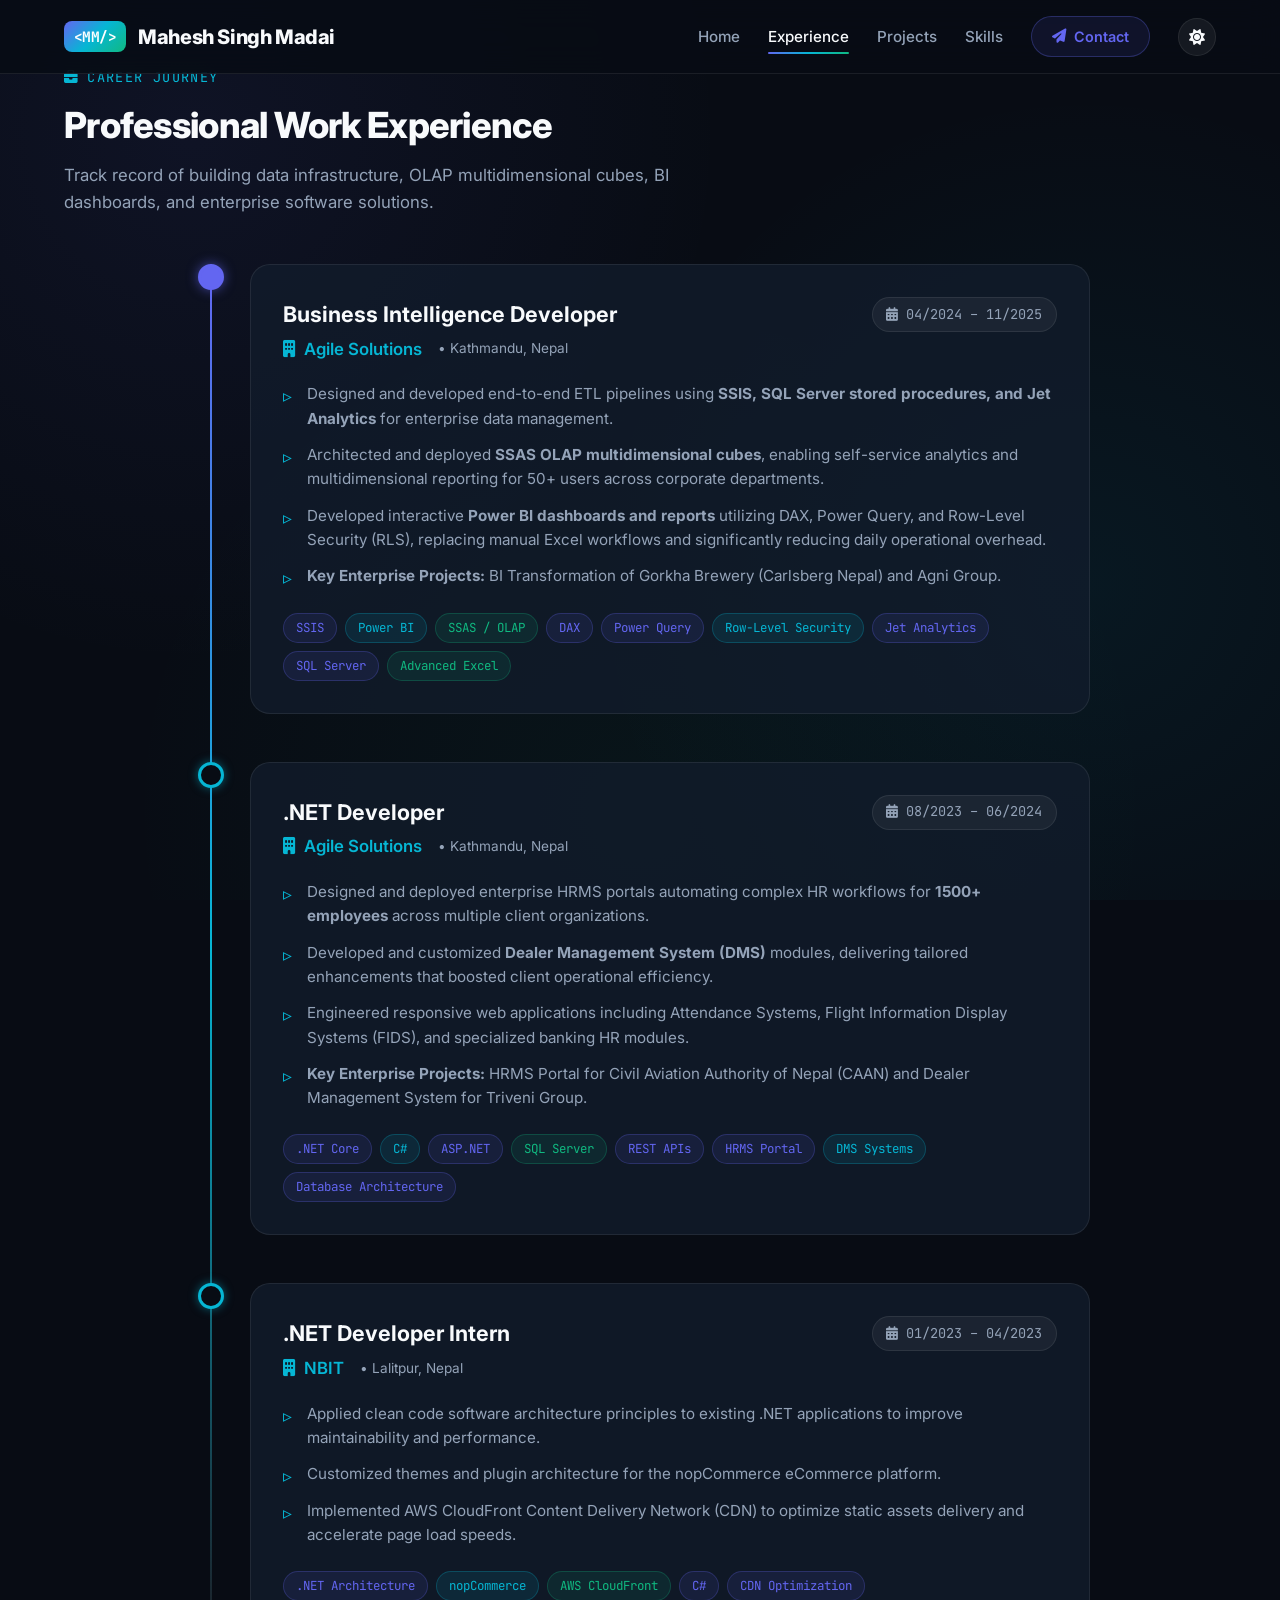
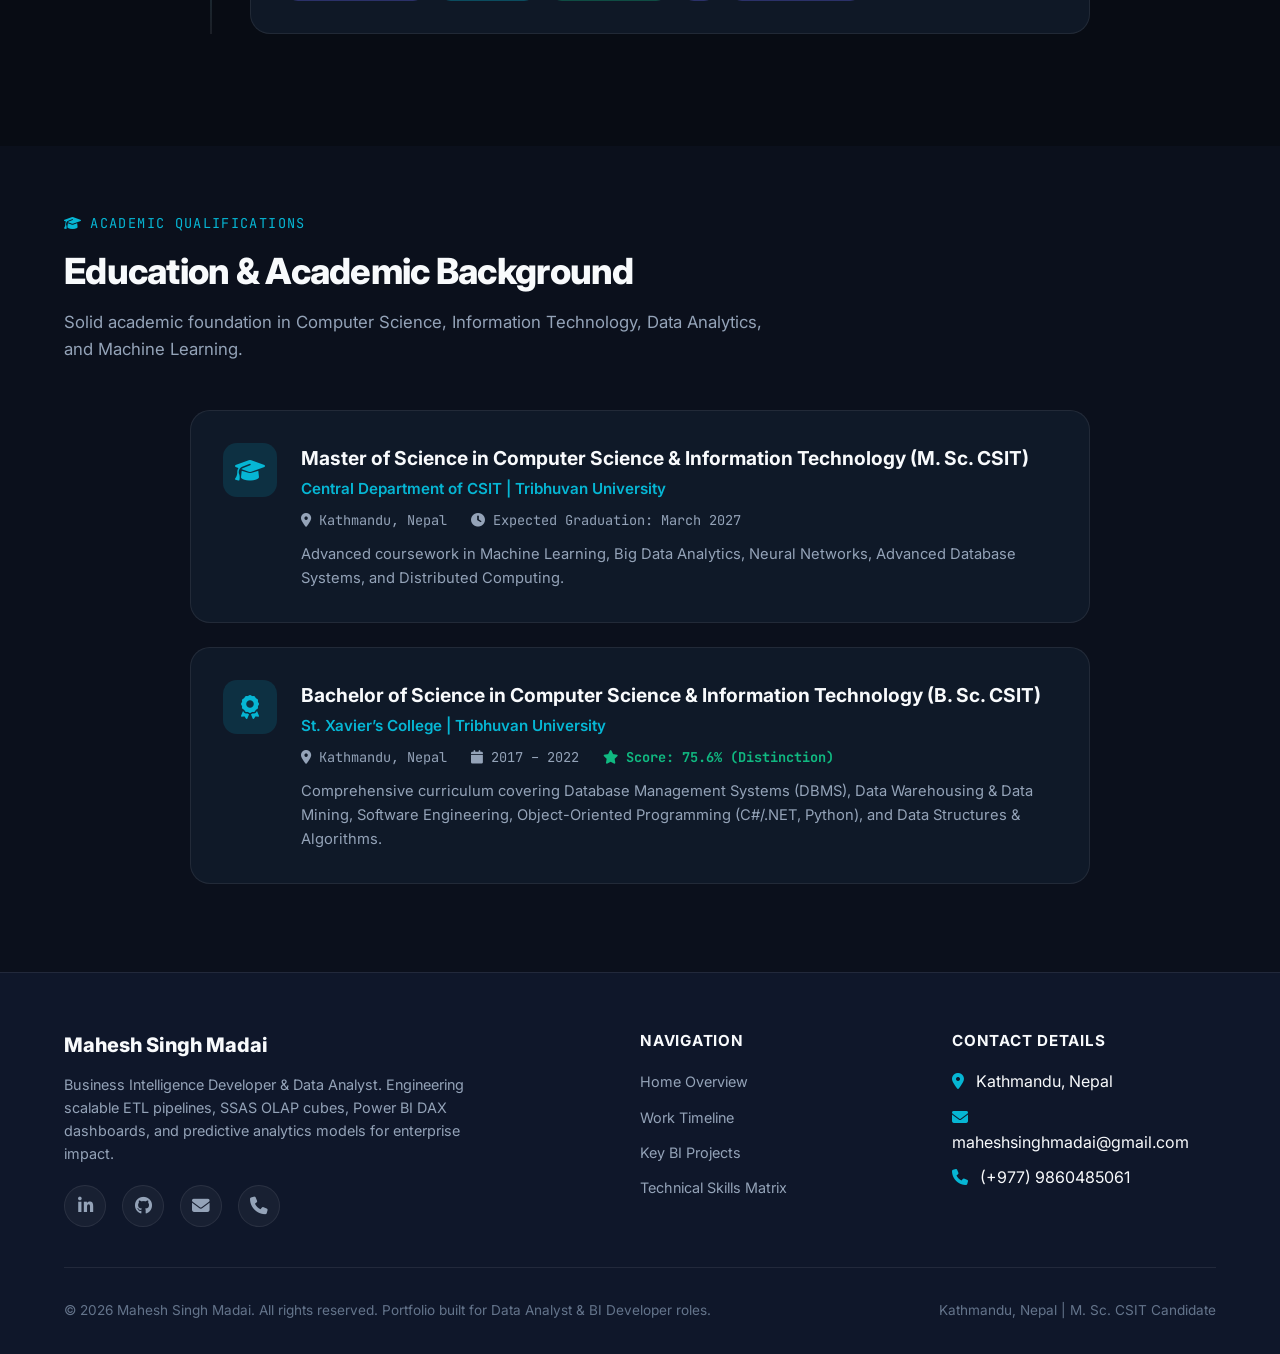
==== commit 4fe1562e: "overhaul UI with a modern dark-mode architecture, full-page scroll-snap, and CSS variable system" ====
--- a/experience.html
+++ b/experience.html
@@ -4,8 +4,11 @@
     <meta charset="UTF-8">
     <meta name="viewport" content="width=device-width, initial-scale=1.0">
     <meta name="author" content="Mahesh Singh Madai">
-    <title>Mahesh Singh Madai | Experience</title>
-    <link rel="stylesheet" href="https://cdnjs.cloudflare.com/ajax/libs/font-awesome/4.7.0/css/font-awesome.min.css">
+    <meta name="description" content="Professional experience and education timeline of Mahesh Singh Madai - BI Developer & Data Analyst. Experience at Agile Solutions, NBIT, Carlsberg Nepal, and CAAN projects.">
+    <title>Mahesh Singh Madai | Work Experience & Education</title>
+    
+    <!-- Font Awesome 6 Icons CDN -->
+    <link rel="stylesheet" href="https://cdnjs.cloudflare.com/ajax/libs/font-awesome/6.4.0/css/all.min.css">
     <link rel="stylesheet" href="styles.css">
 </head>
 <body>
@@ -14,56 +17,193 @@
 
 <section class="section">
     <div class="container">
-        <h2 class="section-title">Work Experience</h2>
-        
-        <div class="job-card">
-            <div class="job-top">
-                <div class="job-title">
-                    <span>Business Intelligence Developer</span>
-                    <span class="dot">•</span>
-                    <span class="company">Agile Solutions</span>
-                </div>
-            </div>
-            <div class="job-meta">
-                <i class="fa fa-calendar"></i> 04/2024 - 11/2025
-            </div>
-            <div class="job-tags">
-                <span class="tag">SSIS</span>
-                <span class="tag">Power BI</span>
-                <span class="tag">SSAS</span>
-                <span class="tag">SQL Server</span>
-            </div>
-            <ul style="margin-left: 16px;">
-                <li>Developed ETL pipelines using SSIS and SQL Server for large-scale data processing</li>
-                <li>Deployed SSAS cubes for enterprise self-service analytics and OLAP functionality</li>
-                <li>Built Power BI dashboards for Gorkha Brewery and Global IME Bank, enabling data-driven decisions</li>
-            </ul>
-        </div>
-
-        <div class="job-card">
-            <div class="job-top">
-                <div class="job-title">
-                    <span>.NET Developer</span>
-                    <span class="dot">•</span>
-                    <span class="company">Agile Solutions</span>
-                </div>
-            </div>
-            <div class="job-meta">
-                <i class="fa fa-calendar"></i> 08/2023 - 03/2024
-            </div>
-            <div class="job-tags">
-                <span class="tag">.NET</span>
-                <span class="tag">C#</span>
-                <span class="tag">HRMS</span>
-                <span class="tag">Database Design</span>
-            </div>
-            <ul style="margin-left: 16px;">
-                <li>Built enterprise HRMS portals serving 1500+ employees with .NET and C#</li>
-                <li>Developed Dealer Management Systems for Triveni Group with complex business logic</li>
-                <li>Designed and implemented scalable database schemas for enterprise systems</li>
-            </ul>
-        </div>
-
+        <div class="section-head">
+            <div class="section-tag"><i class="fa-solid fa-briefcase"></i> Career Journey</div>
+            <h2 class="section-title">Professional Work Experience</h2>
+            <p class="section-desc">Track record of building data infrastructure, OLAP multidimensional cubes, BI dashboards, and enterprise software solutions.</p>
+        </div>
+
+        <div class="timeline">
+            <!-- JOB 1: BI Developer -->
+            <div class="timeline-item active">
+                <div class="timeline-marker"></div>
+                <div class="job-card">
+                    <div class="job-header">
+                        <div class="job-title-group">
+                            <h3>Business Intelligence Developer</h3>
+                            <div class="job-company">
+                                <i class="fa-solid fa-building"></i> Agile Solutions
+                                <span style="font-size: 0.85rem; color: var(--text-muted); font-weight: normal; margin-left: 0.5rem;">• Kathmandu, Nepal</span>
+                            </div>
+                        </div>
+                        <div class="job-period">
+                            <i class="fa-solid fa-calendar-days"></i> 04/2024 – 11/2025
+                        </div>
+                    </div>
+
+                    <ul class="job-bullets">
+                        <li>
+                            Designed and developed end-to-end ETL pipelines using <strong>SSIS, SQL Server stored procedures, and Jet Analytics</strong> for enterprise data management.
+                        </li>
+                        <li>
+                            Architected and deployed <strong>SSAS OLAP multidimensional cubes</strong>, enabling self-service analytics and multidimensional reporting for 50+ users across corporate departments.
+                        </li>
+                        <li>
+                            Developed interactive <strong>Power BI dashboards and reports</strong> utilizing DAX, Power Query, and Row-Level Security (RLS), replacing manual Excel workflows and significantly reducing daily operational overhead.
+                        </li>
+                        <li>
+                            <strong>Key Enterprise Projects:</strong> BI Transformation of Gorkha Brewery (Carlsberg Nepal) and Agni Group.
+                        </li>
+                    </ul>
+
+                    <div class="tech-tags">
+                        <span class="tag">SSIS</span>
+                        <span class="tag tag-cyan">Power BI</span>
+                        <span class="tag tag-emerald">SSAS / OLAP</span>
+                        <span class="tag">DAX</span>
+                        <span class="tag">Power Query</span>
+                        <span class="tag tag-cyan">Row-Level Security</span>
+                        <span class="tag">Jet Analytics</span>
+                        <span class="tag">SQL Server</span>
+                        <span class="tag tag-emerald">Advanced Excel</span>
+                    </div>
+                </div>
+            </div>
+
+            <!-- JOB 2: .NET Developer -->
+            <div class="timeline-item">
+                <div class="timeline-marker"></div>
+                <div class="job-card">
+                    <div class="job-header">
+                        <div class="job-title-group">
+                            <h3>.NET Developer</h3>
+                            <div class="job-company">
+                                <i class="fa-solid fa-building"></i> Agile Solutions
+                                <span style="font-size: 0.85rem; color: var(--text-muted); font-weight: normal; margin-left: 0.5rem;">• Kathmandu, Nepal</span>
+                            </div>
+                        </div>
+                        <div class="job-period">
+                            <i class="fa-solid fa-calendar-days"></i> 08/2023 – 06/2024
+                        </div>
+                    </div>
+
+                    <ul class="job-bullets">
+                        <li>
+                            Designed and deployed enterprise HRMS portals automating complex HR workflows for <strong>1500+ employees</strong> across multiple client organizations.
+                        </li>
+                        <li>
+                            Developed and customized <strong>Dealer Management System (DMS)</strong> modules, delivering tailored enhancements that boosted client operational efficiency.
+                        </li>
+                        <li>
+                            Engineered responsive web applications including Attendance Systems, Flight Information Display Systems (FIDS), and specialized banking HR modules.
+                        </li>
+                        <li>
+                            <strong>Key Enterprise Projects:</strong> HRMS Portal for Civil Aviation Authority of Nepal (CAAN) and Dealer Management System for Triveni Group.
+                        </li>
+                    </ul>
+
+                    <div class="tech-tags">
+                        <span class="tag">.NET Core</span>
+                        <span class="tag tag-cyan">C#</span>
+                        <span class="tag">ASP.NET</span>
+                        <span class="tag tag-emerald">SQL Server</span>
+                        <span class="tag">REST APIs</span>
+                        <span class="tag">HRMS Portal</span>
+                        <span class="tag tag-cyan">DMS Systems</span>
+                        <span class="tag">Database Architecture</span>
+                    </div>
+                </div>
+            </div>
+
+            <!-- JOB 3: .NET Developer Intern -->
+            <div class="timeline-item">
+                <div class="timeline-marker"></div>
+                <div class="job-card">
+                    <div class="job-header">
+                        <div class="job-title-group">
+                            <h3>.NET Developer Intern</h3>
+                            <div class="job-company">
+                                <i class="fa-solid fa-building"></i> NBIT
+                                <span style="font-size: 0.85rem; color: var(--text-muted); font-weight: normal; margin-left: 0.5rem;">• Lalitpur, Nepal</span>
+                            </div>
+                        </div>
+                        <div class="job-period">
+                            <i class="fa-solid fa-calendar-days"></i> 01/2023 – 04/2023
+                        </div>
+                    </div>
+
+                    <ul class="job-bullets">
+                        <li>
+                            Applied clean code software architecture principles to existing .NET applications to improve maintainability and performance.
+                        </li>
+                        <li>
+                            Customized themes and plugin architecture for the nopCommerce eCommerce platform.
+                        </li>
+                        <li>
+                            Implemented AWS CloudFront Content Delivery Network (CDN) to optimize static assets delivery and accelerate page load speeds.
+                        </li>
+                    </ul>
+
+                    <div class="tech-tags">
+                        <span class="tag">.NET Architecture</span>
+                        <span class="tag tag-cyan">nopCommerce</span>
+                        <span class="tag tag-emerald">AWS CloudFront</span>
+                        <span class="tag">C#</span>
+                        <span class="tag">CDN Optimization</span>
+                    </div>
+                </div>
+            </div>
+        </div>
+    </div>
+</section>
+
+<!-- EDUCATION SECTION -->
+<section class="section" style="background: rgba(15, 23, 42, 0.4);">
+    <div class="container">
+        <div class="section-head">
+            <div class="section-tag"><i class="fa-solid fa-graduation-cap"></i> Academic Qualifications</div>
+            <h2 class="section-title">Education & Academic Background</h2>
+            <p class="section-desc">Solid academic foundation in Computer Science, Information Technology, Data Analytics, and Machine Learning.</p>
+        </div>
+
+        <div style="max-width: 900px; margin: 0 auto;">
+            <!-- Master's Degree -->
+            <div class="edu-card">
+                <div class="edu-icon">
+                    <i class="fa-solid fa-graduation-cap"></i>
+                </div>
+                <div class="edu-details" style="flex-grow: 1;">
+                    <h3>Master of Science in Computer Science & Information Technology (M. Sc. CSIT)</h3>
+                    <div class="edu-institution">Central Department of CSIT | Tribhuvan University</div>
+                    <div class="edu-meta">
+                        <span><i class="fa-solid fa-location-dot"></i> Kathmandu, Nepal</span>
+                        <span><i class="fa-solid fa-clock"></i> Expected Graduation: March 2027</span>
+                    </div>
+                    <p style="color: var(--text-muted); font-size: 0.92rem; margin-top: 0.75rem;">
+                        Advanced coursework in Machine Learning, Big Data Analytics, Neural Networks, Advanced Database Systems, and Distributed Computing.
+                    </p>
+                </div>
+            </div>
+
+            <!-- Bachelor's Degree -->
+            <div class="edu-card">
+                <div class="edu-icon">
+                    <i class="fa-solid fa-award"></i>
+                </div>
+                <div class="edu-details" style="flex-grow: 1;">
+                    <h3>Bachelor of Science in Computer Science & Information Technology (B. Sc. CSIT)</h3>
+                    <div class="edu-institution">St. Xavier’s College | Tribhuvan University</div>
+                    <div class="edu-meta">
+                        <span><i class="fa-solid fa-location-dot"></i> Kathmandu, Nepal</span>
+                        <span><i class="fa-solid fa-calendar"></i> 2017 – 2022</span>
+                        <span style="color: var(--accent-emerald); font-weight: 700;"><i class="fa-solid fa-star"></i> Score: 75.6% (Distinction)</span>
+                    </div>
+                    <p style="color: var(--text-muted); font-size: 0.92rem; margin-top: 0.75rem;">
+                        Comprehensive curriculum covering Database Management Systems (DBMS), Data Warehousing & Data Mining, Software Engineering, Object-Oriented Programming (C#/.NET, Python), and Data Structures & Algorithms.
+                    </p>
+                </div>
+            </div>
+        </div>
     </div>
 </section>
 
--- a/styles.css
+++ b/styles.css
@@ -1,834 +1,1411 @@
-@import url('https://fonts.googleapis.com/css2?family=Montserrat:wght@300;400;600;700;800;900&display=swap');
+/* ==========================================================================
+   MAHESH SINGH MADAI - DATA ANALYST & BI DEVELOPER PORTFOLIO
+   Design System & Modern Dark Theme Architecture
+   ========================================================================== */
+
+@import url('https://fonts.googleapis.com/css2?family=Inter:wght@300;400;500;600;700;800&family=JetBrains+Mono:wght@400;500;600&display=swap');
 
 :root {
-    --bg: #F8F9FA;
-    --surface: #FFFFFF;
-    --surface2: #F5F6F7;
-    --card: rgba(255, 255, 255, 0.95);
-    --text: #1A1A1A;
-    --muted: rgba(26, 26, 26, 0.7);
-    --teal: #0D9488;
-    --blue: #0284C7;
-    --accent: linear-gradient(90deg, rgba(13, 148, 136, 0.95), rgba(2, 132, 199, 0.9));
-    --stroke: rgba(200, 210, 220, 0.3);
-    --shadow: 0 6px 20px rgba(0, 0, 0, 0.08);
-    --radius: 18px;
-}
-
-* {
-    margin: 0;
-    padding: 0;
-    box-sizing: border-box;
+  /* Color Palette - Premium Slate & Cyan/Indigo Theme */
+  --bg-dark: #080c14;
+  --bg-surface: #0f172a;
+  --bg-card: rgba(18, 28, 45, 0.75);
+  --bg-card-hover: rgba(28, 42, 66, 0.85);
+  --bg-nav: rgba(8, 12, 20, 0.85);
+
+  --border-subtle: rgba(255, 255, 255, 0.08);
+  --border-glow: rgba(99, 102, 241, 0.25);
+  --border-accent: rgba(6, 182, 212, 0.4);
+
+  /* Primary & Accent Colors */
+  --accent-indigo: #6366f1;
+  --accent-cyan: #06b6d4;
+  --accent-teal: #14b8a6;
+  --accent-emerald: #10b981;
+  --accent-amber: #f59e0b;
+  --accent-gradient: linear-gradient(135deg, #6366f1 0%, #06b6d4 50%, #10b981 100%);
+  --accent-gradient-text: linear-gradient(135deg, #818cf8 0%, #38bdf8 50%, #34d399 100%);
+
+  /* Text Colors */
+  --text-main: #f8fafc;
+  --text-muted: #94a3b8;
+  --text-subtle: #64748b;
+  --text-highlight: #38bdf8;
+
+  /* Typography */
+  --font-sans: 'Inter', system-ui, -apple-system, BlinkMacSystemFont, sans-serif;
+  --font-mono: 'JetBrains Mono', monospace;
+
+  /* Shadows & Glassmorphism */
+  --glass-shadow: 0 8px 32px 0 rgba(0, 0, 0, 0.37);
+  --glow-shadow: 0 0 25px rgba(99, 102, 241, 0.15);
+  --radius-sm: 8px;
+  --radius-md: 14px;
+  --radius-lg: 20px;
+  --radius-pill: 9999px;
+  --transition: all 0.3s cubic-bezier(0.4, 0, 0.2, 1);
+}
+
+/* Light Theme Variables */
+:root[data-theme="light"] {
+  --bg-dark: #f8fafc;
+  --bg-surface: #ffffff;
+  --bg-card: rgba(255, 255, 255, 0.9);
+  --bg-card-hover: #ffffff;
+  --bg-nav: rgba(255, 255, 255, 0.88);
+
+  --border-subtle: rgba(0, 0, 0, 0.08);
+  --border-glow: rgba(99, 102, 241, 0.3);
+  --border-accent: rgba(6, 182, 212, 0.5);
+
+  --text-main: #0f172a;
+  --text-muted: #475569;
+  --text-subtle: #64748b;
+  --text-highlight: #2563eb;
+
+  --accent-gradient-text: linear-gradient(135deg, #4f46e5 0%, #0284c7 50%, #059669 100%);
+  --glass-shadow: 0 8px 30px 0 rgba(0, 0, 0, 0.08);
+  --glow-shadow: 0 4px 20px rgba(99, 102, 241, 0.12);
+}
+
+/* Light Mode Overrides */
+[data-theme="light"] body {
+  background-image:
+    radial-gradient(circle at 15% 15%, rgba(99, 102, 241, 0.06) 0%, transparent 40%),
+    radial-gradient(circle at 85% 65%, rgba(6, 182, 212, 0.06) 0%, transparent 40%),
+    radial-gradient(circle at 50% 90%, rgba(16, 185, 129, 0.05) 0%, transparent 50%);
+}
+
+[data-theme="light"] .metrics-section {
+  background: rgba(241, 245, 249, 0.7);
+  border-color: rgba(0, 0, 0, 0.08);
+}
+
+[data-theme="light"] .section[style*="background"] {
+  background: rgba(241, 245, 249, 0.6) !important;
+}
+
+[data-theme="light"] .social-btn,
+[data-theme="light"] .meta-pill,
+[data-theme="light"] .job-period,
+[data-theme="light"] .filter-btn,
+[data-theme="light"] .skill-pill,
+[data-theme="light"] .competency-item {
+  background: #ffffff;
+  border-color: rgba(0, 0, 0, 0.1);
+  box-shadow: 0 2px 6px rgba(0, 0, 0, 0.03);
+}
+
+[data-theme="light"] .btn-secondary {
+  background: #ffffff;
+  border-color: rgba(0, 0, 0, 0.15);
+  color: #0f172a;
+}
+
+[data-theme="light"] .btn-secondary:hover {
+  background: #f1f5f9;
+}
+
+[data-theme="light"] .proj-header-banner {
+  background: linear-gradient(135deg, #e2e8f0, #cbd5e1);
+}
+
+[data-theme="light"] .profile-glass-badge {
+  background: rgba(255, 255, 255, 0.92);
+  border-color: rgba(0, 0, 0, 0.1);
+}
+
+[data-theme="light"] footer {
+  background: #f1f5f9;
+  border-top-color: rgba(0, 0, 0, 0.08);
+}
+
+
+/* Base Resets */
+*,
+*::before,
+*::after {
+  box-sizing: border-box;
+  margin: 0;
+  padding: 0;
 }
 
 html {
-    scroll-behavior: smooth;
+  scroll-behavior: smooth;
+  font-size: 16px;
 }
 
 body {
-    background: var(--bg);
-    color: var(--text);
-    font-family: Montserrat, system-ui, -apple-system, 'Segoe UI', Roboto, Arial, sans-serif;
-    line-height: 1.6;
-}
-
-/* Layout */
+  font-family: var(--font-sans);
+  background-color: var(--bg-dark);
+  color: var(--text-main);
+  line-height: 1.6;
+  overflow-x: hidden;
+  min-height: 100vh;
+  display: flex;
+  flex-direction: column;
+  background-image:
+    radial-gradient(circle at 15% 15%, rgba(99, 102, 241, 0.08) 0%, transparent 40%),
+    radial-gradient(circle at 85% 65%, rgba(6, 182, 212, 0.07) 0%, transparent 40%),
+    radial-gradient(circle at 50% 90%, rgba(16, 185, 129, 0.05) 0%, transparent 50%);
+  background-attachment: fixed;
+}
+
+a {
+  color: inherit;
+  text-decoration: none;
+  transition: var(--transition);
+}
+
+/* Custom Scrollbar */
+::-webkit-scrollbar {
+  width: 8px;
+}
+
+::-webkit-scrollbar-track {
+  background: var(--bg-dark);
+}
+
+::-webkit-scrollbar-thumb {
+  background: #1e293b;
+  border-radius: 4px;
+}
+
+::-webkit-scrollbar-thumb:hover {
+  background: var(--accent-indigo);
+}
+
+/* Layout Container */
 .container {
-    max-width: 1100px;
+  width: 100%;
+  max-width: 1200px;
+  margin: 0 auto;
+  padding: 0 1.5rem;
+}
+
+/* ==========================================================================
+   NAVIGATION BAR
+   ========================================================================== */
+.navbar {
+  position: fixed;
+  top: 0;
+  left: 0;
+  width: 100%;
+  z-index: 1000;
+  background: var(--bg-nav);
+  backdrop-filter: blur(16px);
+  -webkit-backdrop-filter: blur(16px);
+  border-bottom: 1px solid var(--border-subtle);
+  padding: 1rem 0;
+  transition: var(--transition);
+}
+
+/* Full Page Scroll Snap Architecture */
+.snap-container {
+  height: 100vh;
+  overflow-y: scroll;
+  scroll-snap-type: y mandatory;
+  scroll-behavior: smooth;
+}
+
+.snap-section {
+  scroll-snap-align: start;
+  scroll-snap-stop: always;
+  min-height: 100vh;
+  width: 100%;
+  display: flex;
+  flex-direction: column;
+  justify-content: center;
+  padding: 5rem 0 2rem;
+  box-sizing: border-box;
+  position: relative;
+}
+
+/* Side Navigation Scroll Dots */
+.scroll-nav-dots {
+  position: fixed;
+  right: 25px;
+  top: 50%;
+  transform: translateY(-50%);
+  z-index: 999;
+  display: flex;
+  flex-direction: column;
+  gap: 14px;
+}
+
+.scroll-dot {
+  width: 12px;
+  height: 12px;
+  border-radius: 50%;
+  background: rgba(255, 255, 255, 0.25);
+  border: 1px solid var(--border-subtle);
+  cursor: pointer;
+  transition: var(--transition);
+  position: relative;
+}
+
+.scroll-dot:hover, .scroll-dot.active {
+  background: var(--accent-cyan);
+  box-shadow: 0 0 12px var(--accent-cyan);
+  transform: scale(1.35);
+}
+
+.scroll-dot .tooltip {
+  position: absolute;
+  right: 24px;
+  top: 50%;
+  transform: translateY(-50%);
+  background: var(--bg-surface);
+  color: var(--text-main);
+  padding: 4px 10px;
+  border-radius: var(--radius-sm);
+  font-size: 0.75rem;
+  font-family: var(--font-mono);
+  white-space: nowrap;
+  opacity: 0;
+  pointer-events: none;
+  transition: var(--transition);
+  border: 1px solid var(--border-subtle);
+}
+
+.scroll-dot:hover .tooltip {
+  opacity: 1;
+}
+
+[data-theme="light"] .scroll-dot {
+  background: rgba(0, 0, 0, 0.2);
+  border-color: rgba(0, 0, 0, 0.15);
+}
+
+
+.nav-container {
+  display: flex;
+  align-items: center;
+  justify-content: space-between;
+}
+
+.nav-logo {
+  display: flex;
+  align-items: center;
+  gap: 0.75rem;
+  font-weight: 800;
+  font-size: 1.25rem;
+  letter-spacing: -0.02em;
+  color: var(--text-main);
+}
+
+.logo-badge {
+  background: var(--accent-gradient);
+  color: #fff;
+  padding: 0.25rem 0.6rem;
+  border-radius: var(--radius-sm);
+  font-family: var(--font-mono);
+  font-size: 0.9rem;
+  font-weight: 700;
+}
+
+.navbar-nav {
+  display: flex;
+  align-items: center;
+  gap: 1.75rem;
+  list-style: none;
+}
+
+.nav-link {
+  font-size: 0.95rem;
+  font-weight: 500;
+  color: var(--text-muted);
+  position: relative;
+  padding: 0.5rem 0;
+}
+
+.nav-link:hover,
+.nav-link.active {
+  color: var(--text-main);
+}
+
+.nav-link.active::after {
+  content: '';
+  position: absolute;
+  bottom: 0;
+  left: 0;
+  width: 100%;
+  height: 2px;
+  background: var(--accent-gradient);
+  border-radius: 2px;
+}
+
+.nav-cta {
+  display: inline-flex;
+  align-items: center;
+  gap: 0.5rem;
+  padding: 0.5rem 1.25rem;
+  background: rgba(99, 102, 241, 0.1);
+  border: 1px solid rgba(99, 102, 241, 0.3);
+  color: var(--accent-indigo);
+  border-radius: var(--radius-pill);
+  font-size: 0.9rem;
+  font-weight: 600;
+  transition: var(--transition);
+}
+
+.nav-cta:hover {
+  background: var(--accent-indigo);
+  color: #fff;
+  box-shadow: 0 0 15px rgba(99, 102, 241, 0.4);
+}
+
+.theme-toggle-btn {
+  width: 38px;
+  height: 38px;
+  border-radius: 50%;
+  background: rgba(255, 255, 255, 0.06);
+  border: 1px solid var(--border-subtle);
+  color: var(--text-main);
+  display: flex;
+  align-items: center;
+  justify-content: center;
+  cursor: pointer;
+  font-size: 1rem;
+  transition: var(--transition);
+}
+
+.theme-toggle-btn:hover {
+  background: rgba(99, 102, 241, 0.15);
+  border-color: var(--accent-indigo);
+  color: var(--accent-indigo);
+  transform: rotate(15deg) scale(1.08);
+}
+
+.nav-toggle {
+  display: none;
+  background: none;
+  border: none;
+  color: var(--text-main);
+  font-size: 1.5rem;
+  cursor: pointer;
+}
+
+/* ==========================================================================
+   HERO SECTION
+   ========================================================================== */
+.hero {
+  padding: 5rem 0 3.5rem;
+  position: relative;
+}
+
+.hero-inner {
+  display: grid;
+  grid-template-columns: 1.2fr 0.8fr;
+  gap: 3.5rem;
+  align-items: center;
+}
+
+.hero-badge-wrap {
+  display: inline-flex;
+  align-items: center;
+  gap: 0.6rem;
+  background: rgba(6, 182, 212, 0.1);
+  border: 1px solid rgba(6, 182, 212, 0.3);
+  padding: 0.4rem 1rem;
+  border-radius: var(--radius-pill);
+  font-size: 0.85rem;
+  font-weight: 600;
+  color: var(--accent-cyan);
+  margin-bottom: 1.25rem;
+}
+
+.status-dot {
+  width: 8px;
+  height: 8px;
+  background-color: var(--accent-emerald);
+  border-radius: 50%;
+  box-shadow: 0 0 8px var(--accent-emerald);
+  animation: pulse 2s infinite;
+}
+
+@keyframes pulse {
+  0% {
+    transform: scale(0.95);
+    opacity: 0.8;
+  }
+
+  50% {
+    transform: scale(1.2);
+    opacity: 1;
+  }
+
+  100% {
+    transform: scale(0.95);
+    opacity: 0.8;
+  }
+}
+
+.hero-title {
+  font-size: 3.25rem;
+  font-weight: 800;
+  line-height: 1.15;
+  letter-spacing: -0.03em;
+  margin-bottom: 1rem;
+}
+
+.gradient-text {
+  background: var(--accent-gradient-text);
+  -webkit-background-clip: text;
+  -webkit-text-fill-color: transparent;
+}
+
+.hero-subtitle {
+  font-size: 1.15rem;
+  color: var(--text-muted);
+  margin-bottom: 2rem;
+  max-width: 600px;
+  line-height: 1.7;
+}
+
+.hero-meta {
+  display: flex;
+  flex-wrap: wrap;
+  gap: 1.25rem;
+  margin-bottom: 2rem;
+}
+
+.meta-pill {
+  display: flex;
+  align-items: center;
+  gap: 0.5rem;
+  color: var(--text-muted);
+  font-size: 0.9rem;
+  background: rgba(255, 255, 255, 0.03);
+  border: 1px solid var(--border-subtle);
+  padding: 0.4rem 0.9rem;
+  border-radius: var(--radius-sm);
+}
+
+.meta-pill i {
+  color: var(--accent-cyan);
+}
+
+.hero-actions {
+  display: flex;
+  flex-wrap: wrap;
+  gap: 1rem;
+  margin-bottom: 2rem;
+}
+
+.btn {
+  display: inline-flex;
+  align-items: center;
+  justify-content: center;
+  gap: 0.6rem;
+  padding: 0.85rem 1.75rem;
+  border-radius: var(--radius-md);
+  font-weight: 600;
+  font-size: 0.95rem;
+  cursor: pointer;
+  transition: var(--transition);
+}
+
+.btn-primary {
+  background: var(--accent-indigo);
+  color: #fff;
+  box-shadow: 0 4px 20px rgba(99, 102, 241, 0.35);
+}
+
+.btn-primary:hover {
+  background: #4f46e5;
+  transform: translateY(-2px);
+  box-shadow: 0 6px 25px rgba(99, 102, 241, 0.5);
+}
+
+.btn-secondary {
+  background: rgba(255, 255, 255, 0.05);
+  border: 1px solid var(--border-subtle);
+  color: var(--text-main);
+}
+
+.btn-secondary:hover {
+  background: rgba(255, 255, 255, 0.1);
+  border-color: var(--text-muted);
+  transform: translateY(-2px);
+}
+
+.social-links {
+  display: flex;
+  align-items: center;
+  gap: 1rem;
+}
+
+.social-btn {
+  width: 42px;
+  height: 42px;
+  border-radius: 50%;
+  background: rgba(255, 255, 255, 0.04);
+  border: 1px solid var(--border-subtle);
+  display: flex;
+  align-items: center;
+  justify-content: center;
+  color: var(--text-muted);
+  font-size: 1.1rem;
+  transition: var(--transition);
+}
+
+.social-btn:hover {
+  color: var(--text-main);
+  background: rgba(99, 102, 241, 0.15);
+  border-color: var(--accent-indigo);
+  transform: translateY(-3px);
+}
+
+.hero-profile-card {
+  position: relative;
+  border-radius: var(--radius-lg);
+  padding: 10px;
+  background: linear-gradient(135deg, rgba(99, 102, 241, 0.2), rgba(6, 182, 212, 0.2));
+  box-shadow: var(--glass-shadow);
+}
+
+.profile-img-wrap {
+  width: 100%;
+  border-radius: calc(var(--radius-lg) - 6px);
+  overflow: hidden;
+  position: relative;
+  aspect-ratio: 4/5;
+  background: var(--bg-surface);
+}
+
+.profile-img {
+  width: 100%;
+  height: 100%;
+  object-fit: cover;
+  object-position: top center;
+  transition: transform 0.5s ease;
+}
+
+.hero-profile-card:hover .profile-img {
+  transform: scale(1.03);
+}
+
+.profile-glass-badge {
+  position: absolute;
+  bottom: 20px;
+  left: 20px;
+  right: 20px;
+  background: rgba(15, 23, 42, 0.85);
+  backdrop-filter: blur(12px);
+  border: 1px solid var(--border-subtle);
+  padding: 1rem;
+  border-radius: var(--radius-md);
+  display: flex;
+  align-items: center;
+  gap: 1rem;
+}
+
+.badge-icon {
+  width: 44px;
+  height: 44px;
+  border-radius: 10px;
+  background: var(--accent-gradient);
+  display: flex;
+  align-items: center;
+  justify-content: center;
+  color: #fff;
+  font-size: 1.25rem;
+}
+
+.badge-text h4 {
+  font-size: 0.95rem;
+  font-weight: 700;
+}
+
+.badge-text p {
+  font-size: 0.8rem;
+  color: var(--text-muted);
+}
+
+/* ==========================================================================
+   METRICS HIGHLIGHT BAR
+   ========================================================================== */
+.metrics-section {
+  padding: 2.5rem 0;
+  border-y: 1px solid var(--border-subtle);
+  background: rgba(15, 23, 42, 0.5);
+  margin-bottom: 4rem;
+}
+
+.metrics-grid {
+  display: grid;
+  grid-template-columns: repeat(4, 1fr);
+  gap: 1.5rem;
+}
+
+.metric-card {
+  background: var(--bg-card);
+  border: 1px solid var(--border-subtle);
+  border-radius: var(--radius-md);
+  padding: 1.5rem;
+  text-align: center;
+  position: relative;
+  overflow: hidden;
+  transition: var(--transition);
+}
+
+.metric-card::before {
+  content: '';
+  position: absolute;
+  top: 0;
+  left: 0;
+  width: 100%;
+  height: 3px;
+  background: var(--accent-gradient);
+}
+
+.metric-card:hover {
+  transform: translateY(-4px);
+  border-color: var(--border-glow);
+  box-shadow: var(--glow-shadow);
+}
+
+.metric-value {
+  font-family: var(--font-mono);
+  font-size: 2.5rem;
+  font-weight: 800;
+  color: var(--text-main);
+  margin-bottom: 0.25rem;
+}
+
+.metric-value span {
+  color: var(--accent-cyan);
+}
+
+.metric-label {
+  font-size: 0.85rem;
+  color: var(--text-muted);
+  font-weight: 500;
+  text-transform: uppercase;
+  letter-spacing: 0.05em;
+}
+
+/* ==========================================================================
+   SECTION COMMON STYLES
+   ========================================================================== */
+.section {
+  padding: 4rem 0;
+}
+
+.section-head {
+  margin-bottom: 3rem;
+}
+
+.section-tag {
+  display: inline-flex;
+  align-items: center;
+  gap: 0.5rem;
+  font-family: var(--font-mono);
+  font-size: 0.85rem;
+  color: var(--accent-cyan);
+  text-transform: uppercase;
+  letter-spacing: 0.1em;
+  margin-bottom: 0.5rem;
+}
+
+.section-title {
+  font-size: 2.25rem;
+  font-weight: 800;
+  letter-spacing: -0.02em;
+  color: var(--text-main);
+}
+
+.section-desc {
+  font-size: 1.05rem;
+  color: var(--text-muted);
+  margin-top: 0.5rem;
+  max-width: 700px;
+}
+
+/* Cards & Glassmorphism */
+.card {
+  background: var(--bg-card);
+  backdrop-filter: blur(12px);
+  -webkit-backdrop-filter: blur(12px);
+  border: 1px solid var(--border-subtle);
+  border-radius: var(--radius-lg);
+  padding: 2rem;
+  transition: var(--transition);
+}
+
+.card:hover {
+  border-color: var(--border-glow);
+  background: var(--bg-card-hover);
+}
+
+/* ==========================================================================
+   ABOUT & COMPETENCIES SECTION
+   ========================================================================== */
+.about-grid {
+  display: grid;
+  grid-template-columns: 1fr 1fr;
+  gap: 2rem;
+}
+
+.about-summary p {
+  color: var(--text-muted);
+  margin-bottom: 1.25rem;
+  font-size: 1rem;
+  line-height: 1.7;
+}
+
+.highlight-list {
+  list-style: none;
+  display: flex;
+  flex-direction: column;
+  gap: 0.85rem;
+  margin-top: 1.5rem;
+}
+
+.highlight-list li {
+  display: flex;
+  align-items: flex-start;
+  gap: 0.75rem;
+  color: var(--text-main);
+  font-size: 0.95rem;
+}
+
+.highlight-list li i {
+  color: var(--accent-emerald);
+  margin-top: 0.25rem;
+}
+
+.competency-grid {
+  display: grid;
+  grid-template-columns: 1fr 1fr;
+  gap: 1.25rem;
+}
+
+.competency-item {
+  background: rgba(15, 23, 42, 0.6);
+  border: 1px solid var(--border-subtle);
+  border-radius: var(--radius-md);
+  padding: 1.25rem;
+}
+
+.competency-icon {
+  width: 40px;
+  height: 40px;
+  border-radius: var(--radius-sm);
+  background: rgba(99, 102, 241, 0.15);
+  color: var(--accent-indigo);
+  display: flex;
+  align-items: center;
+  justify-content: center;
+  font-size: 1.1rem;
+  margin-bottom: 0.85rem;
+}
+
+.competency-item h4 {
+  font-size: 1rem;
+  font-weight: 700;
+  margin-bottom: 0.4rem;
+}
+
+.competency-item p {
+  font-size: 0.85rem;
+  color: var(--text-muted);
+  line-height: 1.5;
+}
+
+/* ==========================================================================
+   EXPERIENCE PAGE & TIMELINE
+   ========================================================================== */
+.timeline {
+  position: relative;
+  max-width: 900px;
+  margin: 0 auto;
+}
+
+.timeline::before {
+  content: '';
+  position: absolute;
+  top: 0;
+  bottom: 0;
+  left: 20px;
+  width: 2px;
+  background: linear-gradient(180deg, var(--accent-indigo), var(--accent-cyan), var(--border-subtle));
+}
+
+.timeline-item {
+  position: relative;
+  padding-left: 60px;
+  margin-bottom: 3rem;
+}
+
+.timeline-marker {
+  position: absolute;
+  left: 8px;
+  top: 0;
+  width: 26px;
+  height: 26px;
+  border-radius: 50%;
+  background: var(--bg-dark);
+  border: 3px solid var(--accent-cyan);
+  box-shadow: 0 0 10px rgba(6, 182, 212, 0.5);
+  z-index: 2;
+}
+
+.timeline-item.active .timeline-marker {
+  border-color: var(--accent-indigo);
+  box-shadow: 0 0 12px rgba(99, 102, 241, 0.6);
+  background: var(--accent-indigo);
+}
+
+.job-card {
+  background: var(--bg-card);
+  border: 1px solid var(--border-subtle);
+  border-radius: var(--radius-lg);
+  padding: 2rem;
+  transition: var(--transition);
+}
+
+.job-card:hover {
+  border-color: var(--border-glow);
+  transform: translateX(6px);
+}
+
+.job-header {
+  display: flex;
+  justify-content: space-between;
+  align-items: flex-start;
+  flex-wrap: wrap;
+  gap: 1rem;
+  margin-bottom: 1rem;
+}
+
+.job-title-group h3 {
+  font-size: 1.35rem;
+  font-weight: 700;
+  color: var(--text-main);
+}
+
+.job-company {
+  font-size: 1.05rem;
+  font-weight: 600;
+  color: var(--accent-cyan);
+  display: flex;
+  align-items: center;
+  gap: 0.5rem;
+  margin-top: 0.25rem;
+}
+
+.job-period {
+  font-family: var(--font-mono);
+  font-size: 0.85rem;
+  background: rgba(255, 255, 255, 0.05);
+  border: 1px solid var(--border-subtle);
+  padding: 0.35rem 0.85rem;
+  border-radius: var(--radius-pill);
+  color: var(--text-muted);
+}
+
+.job-bullets {
+  list-style: none;
+  display: flex;
+  flex-direction: column;
+  gap: 0.75rem;
+  margin-top: 1.25rem;
+  margin-bottom: 1.5rem;
+}
+
+.job-bullets li {
+  position: relative;
+  padding-left: 1.5rem;
+  color: var(--text-muted);
+  font-size: 0.95rem;
+  line-height: 1.6;
+}
+
+.job-bullets li::before {
+  content: '▹';
+  position: absolute;
+  left: 0;
+  color: var(--accent-cyan);
+  font-size: 1.1rem;
+}
+
+.tech-tags {
+  display: flex;
+  flex-wrap: wrap;
+  gap: 0.5rem;
+}
+
+.tag {
+  font-family: var(--font-mono);
+  font-size: 0.78rem;
+  background: rgba(99, 102, 241, 0.1);
+  border: 1px solid rgba(99, 102, 241, 0.25);
+  color: var(--accent-indigo);
+  padding: 0.25rem 0.75rem;
+  border-radius: var(--radius-pill);
+}
+
+.tag-cyan {
+  background: rgba(6, 182, 212, 0.1);
+  border-color: rgba(6, 182, 212, 0.25);
+  color: var(--accent-cyan);
+}
+
+.tag-emerald {
+  background: rgba(16, 185, 129, 0.1);
+  border-color: rgba(16, 185, 129, 0.25);
+  color: var(--accent-emerald);
+}
+
+/* ==========================================================================
+   PROJECTS PAGE & GRID
+   ========================================================================== */
+.filter-bar {
+  display: flex;
+  flex-wrap: wrap;
+  justify-content: center;
+  gap: 0.75rem;
+  margin-bottom: 3rem;
+}
+
+.filter-btn {
+  background: rgba(255, 255, 255, 0.04);
+  border: 1px solid var(--border-subtle);
+  color: var(--text-muted);
+  padding: 0.6rem 1.25rem;
+  border-radius: var(--radius-pill);
+  font-size: 0.9rem;
+  font-weight: 500;
+  cursor: pointer;
+  transition: var(--transition);
+}
+
+.filter-btn:hover,
+.filter-btn.active {
+  background: var(--accent-indigo);
+  color: #fff;
+  border-color: var(--accent-indigo);
+  box-shadow: 0 4px 15px rgba(99, 102, 241, 0.3);
+}
+
+.proj-grid {
+  display: grid;
+  grid-template-columns: repeat(auto-fill, minmax(350px, 1fr));
+  gap: 2rem;
+}
+
+.proj-card {
+  background: var(--bg-card);
+  border: 1px solid var(--border-subtle);
+  border-radius: var(--radius-lg);
+  overflow: hidden;
+  display: flex;
+  flex-direction: column;
+  transition: var(--transition);
+  height: 100%;
+}
+
+.proj-card:hover {
+  transform: translateY(-6px);
+  border-color: var(--border-accent);
+  box-shadow: 0 12px 30px rgba(0, 0, 0, 0.4);
+}
+
+.proj-header-banner {
+  height: 140px;
+  background: linear-gradient(135deg, rgba(30, 41, 59, 0.9), rgba(15, 23, 42, 0.9));
+  position: relative;
+  display: flex;
+  align-items: center;
+  justify-content: center;
+  padding: 1.5rem;
+  border-bottom: 1px solid var(--border-subtle);
+  overflow: hidden;
+}
+
+.proj-header-banner::before {
+  content: '';
+  position: absolute;
+  inset: 0;
+  background: var(--accent-gradient);
+  opacity: 0.15;
+}
+
+.proj-icon-lg {
+  font-size: 2.75rem;
+  color: var(--accent-cyan);
+  z-index: 1;
+}
+
+.proj-body {
+  padding: 1.75rem;
+  display: flex;
+  flex-direction: column;
+  flex-grow: 1;
+}
+
+.proj-category {
+  font-family: var(--font-mono);
+  font-size: 0.78rem;
+  color: var(--accent-cyan);
+  text-transform: uppercase;
+  letter-spacing: 0.05em;
+  margin-bottom: 0.5rem;
+}
+
+.proj-title {
+  font-size: 1.25rem;
+  font-weight: 700;
+  color: var(--text-main);
+  margin-bottom: 0.75rem;
+}
+
+.proj-desc {
+  color: var(--text-muted);
+  font-size: 0.92rem;
+  line-height: 1.6;
+  margin-bottom: 1.5rem;
+  flex-grow: 1;
+}
+
+.proj-footer {
+  margin-top: auto;
+  padding-top: 1rem;
+  border-top: 1px solid var(--border-subtle);
+  display: flex;
+  align-items: center;
+  justify-content: space-between;
+}
+
+.proj-link {
+  display: inline-flex;
+  align-items: center;
+  gap: 0.4rem;
+  font-size: 0.85rem;
+  font-weight: 600;
+  color: var(--accent-cyan);
+}
+
+.proj-link:hover {
+  color: #fff;
+  text-decoration: underline;
+}
+
+/* ==========================================================================
+   SKILLS PAGE MATRIX
+   ========================================================================== */
+.skills-container {
+  display: grid;
+  grid-template-columns: repeat(auto-fill, minmax(360px, 1fr));
+  gap: 2rem;
+}
+
+.skill-category-card {
+  background: var(--bg-card);
+  border: 1px solid var(--border-subtle);
+  border-radius: var(--radius-lg);
+  padding: 2rem;
+  transition: var(--transition);
+}
+
+.skill-category-card:hover {
+  border-color: var(--border-glow);
+  box-shadow: var(--glow-shadow);
+}
+
+.skill-cat-header {
+  display: flex;
+  align-items: center;
+  gap: 1rem;
+  margin-bottom: 1.5rem;
+  padding-bottom: 1rem;
+  border-bottom: 1px solid var(--border-subtle);
+}
+
+.skill-cat-icon {
+  width: 46px;
+  height: 46px;
+  border-radius: var(--radius-md);
+  background: rgba(99, 102, 241, 0.15);
+  color: var(--accent-indigo);
+  display: flex;
+  align-items: center;
+  justify-content: center;
+  font-size: 1.35rem;
+}
+
+.skill-cat-title h3 {
+  font-size: 1.15rem;
+  font-weight: 700;
+}
+
+.skill-cat-title p {
+  font-size: 0.82rem;
+  color: var(--text-muted);
+}
+
+.skill-items-wrap {
+  display: flex;
+  flex-wrap: wrap;
+  gap: 0.65rem;
+}
+
+.skill-pill {
+  display: flex;
+  align-items: center;
+  gap: 0.5rem;
+  background: rgba(255, 255, 255, 0.04);
+  border: 1px solid var(--border-subtle);
+  padding: 0.5rem 0.9rem;
+  border-radius: var(--radius-md);
+  font-size: 0.9rem;
+  color: var(--text-main);
+  transition: var(--transition);
+}
+
+.skill-pill i {
+  color: var(--accent-cyan);
+  font-size: 0.9rem;
+}
+
+.skill-pill:hover {
+  background: rgba(99, 102, 241, 0.15);
+  border-color: var(--accent-indigo);
+  transform: translateY(-2px);
+}
+
+/* ==========================================================================
+   EDUCATION & CERTIFICATIONS
+   ========================================================================== */
+.edu-card {
+  background: var(--bg-card);
+  border: 1px solid var(--border-subtle);
+  border-radius: var(--radius-lg);
+  padding: 2rem;
+  display: flex;
+  align-items: flex-start;
+  gap: 1.5rem;
+  margin-bottom: 1.5rem;
+  transition: var(--transition);
+}
+
+.edu-card:hover {
+  border-color: var(--border-glow);
+  transform: translateX(4px);
+}
+
+.edu-icon {
+  width: 54px;
+  height: 54px;
+  border-radius: var(--radius-md);
+  background: rgba(6, 182, 212, 0.15);
+  color: var(--accent-cyan);
+  display: flex;
+  align-items: center;
+  justify-content: center;
+  font-size: 1.5rem;
+  flex-shrink: 0;
+}
+
+.edu-details h3 {
+  font-size: 1.2rem;
+  font-weight: 700;
+}
+
+.edu-institution {
+  font-size: 0.95rem;
+  color: var(--accent-cyan);
+  font-weight: 600;
+  margin-top: 0.2rem;
+}
+
+.edu-meta {
+  display: flex;
+  gap: 1.5rem;
+  margin-top: 0.5rem;
+  font-size: 0.85rem;
+  color: var(--text-muted);
+  font-family: var(--font-mono);
+}
+
+/* ==========================================================================
+   FOOTER
+   ========================================================================== */
+footer {
+  margin-top: auto;
+  background: var(--bg-surface);
+  border-top: 1px solid var(--border-subtle);
+  padding: 3.5rem 0 2rem;
+}
+
+.footer-grid {
+  display: grid;
+  grid-template-columns: 2fr 1fr 1fr;
+  gap: 3rem;
+  margin-bottom: 2.5rem;
+}
+
+.footer-brand h3 {
+  font-size: 1.25rem;
+  font-weight: 800;
+  margin-bottom: 0.75rem;
+}
+
+.footer-brand p {
+  color: var(--text-muted);
+  font-size: 0.9rem;
+  max-width: 400px;
+  line-height: 1.6;
+}
+
+.footer-col h4 {
+  font-size: 0.95rem;
+  font-weight: 700;
+  text-transform: uppercase;
+  letter-spacing: 0.05em;
+  color: var(--text-main);
+  margin-bottom: 1rem;
+}
+
+.footer-links {
+  list-style: none;
+  display: flex;
+  flex-direction: column;
+  gap: 0.6rem;
+}
+
+.footer-links a {
+  color: var(--text-muted);
+  font-size: 0.9rem;
+}
+
+.footer-links a:hover {
+  color: var(--accent-cyan);
+}
+
+.footer-bottom {
+  padding-top: 2rem;
+  border-top: 1px solid var(--border-subtle);
+  display: flex;
+  justify-content: space-between;
+  align-items: center;
+  flex-wrap: wrap;
+  gap: 1rem;
+  font-size: 0.85rem;
+  color: var(--text-subtle);
+}
+
+/* Toast notification */
+.toast {
+  position: fixed;
+  bottom: 30px;
+  right: 30px;
+  background: var(--accent-indigo);
+  color: #fff;
+  padding: 0.75rem 1.5rem;
+  border-radius: var(--radius-md);
+  box-shadow: 0 10px 25px rgba(0, 0, 0, 0.5);
+  font-weight: 600;
+  font-size: 0.9rem;
+  z-index: 2000;
+  transform: translateY(100px);
+  opacity: 0;
+  transition: all 0.3s ease;
+}
+
+.toast.show {
+  transform: translateY(0);
+  opacity: 1;
+}
+
+/* ==========================================================================
+   RESPONSIVE DESIGN
+   ========================================================================== */
+@media (max-width: 992px) {
+  .snap-container {
+    height: auto;
+    overflow-y: visible;
+    scroll-snap-type: none;
+  }
+
+  .snap-section {
+    min-height: auto;
+    height: auto;
+    padding: 5rem 0 3rem;
+    scroll-snap-align: none;
+  }
+
+  .scroll-nav-dots {
+    display: none;
+  }
+
+  .hero-inner {
+    grid-template-columns: 1fr;
+    gap: 2.5rem;
+  }
+
+  .hero-profile-card {
+    max-width: 400px;
     margin: 0 auto;
-    padding: 0 18px;
-}
-
-.section {
-    padding: 46px 0;
-}
-
-.section.alt {
-    background: linear-gradient(180deg, rgba(13, 148, 136, 0.03), rgba(2, 132, 199, 0.02));
-    border-top: 1px solid var(--stroke);
-    border-bottom: 1px solid var(--stroke);
-}
-
-h1 {
-    font-size: 52px;
-    line-height: 1.05;
-    font-weight: 900;
-}
-
-h2 {
-    font-size: 26px;
-    margin-bottom: 14px;
-    font-weight: 900;
-}
-
-h3 {
-    font-weight: 900;
-}
-
-h4 {
-    font-weight: 800;
-}
-
-.subtitle {
-    font-size: 16px;
-    line-height: 1.6;
-    color: var(--muted);
-}
-
-.muted {
-    color: var(--muted);
-    font-size: 14px;
-    margin-top: 8px;
-}
-
-.section-title {
-    text-align: center;
-    margin-bottom: 30px;
-    font-size: 28px;
-    color: var(--text);
-    font-weight: 900;
-    letter-spacing: 0.05em;
-    position: relative;
-    padding-bottom: 16px;
-}
-
-.section-title::after {
-    content: "";
+  }
+
+  .metrics-grid {
+    grid-template-columns: repeat(2, 1fr);
+  }
+
+  .about-grid {
+    grid-template-columns: 1fr;
+  }
+
+  .footer-grid {
+    grid-template-columns: 1fr 1fr;
+  }
+}
+
+@media (max-width: 768px) {
+  .hero-title {
+    font-size: 2.4rem;
+  }
+
+  .navbar-nav {
+    display: none;
     position: absolute;
-    bottom: 0;
-    left: 50%;
-    transform: translateX(-50%);
-    width: 60px;
-    height: 3px;
-    background: linear-gradient(90deg, rgba(42, 160, 124, 0), rgba(42, 160, 124, 0.8), rgba(42, 160, 124, 0));
-    border-radius: 2px;
-}
-
-/* Navbar */
-nav {
-    background: rgba(255, 255, 255, 0.95);
-    backdrop-filter: blur(12px);
-    border-bottom: 1px solid var(--stroke);
-    position: sticky;
-    top: 0;
-    z-index: 999;
-    box-shadow: 0 2px 8px rgba(0, 0, 0, 0.08);
-    padding: 16px 0;
-}
-
-.navbar {
+    top: 100%;
+    left: 0;
+    width: 100%;
+    background: var(--bg-surface);
+    flex-direction: column;
+    padding: 1.5rem;
+    border-bottom: 1px solid var(--border-subtle);
+  }
+
+  .navbar-nav.show {
     display: flex;
-    align-items: center;
-    justify-content: center;
-    padding: 0;
-}
-
-.navbar .container {
-    display: flex;
-    align-items: center;
-    justify-content: center;
-    width: 100%;
-}
-
-.navbar-brand {
-    color: var(--text);
-    font-weight: 900;
-    font-size: 16px;
-    letter-spacing: 0.15em;
-    text-decoration: none;
-    transition: color 0.3s ease;
-    flex-shrink: 0;
-}
-
-.navbar-brand:hover {
-    color: var(--teal);
-}
-
-.navbar-nav {
-    display: flex;
-    gap: 24px;
-    align-items: center;
-    justify-content: center;
-    margin-left: auto;
-}
-
-.nav-link {
-    color: var(--text);
-    text-decoration: none;
-    font-size: 12px;
-    font-weight: 800;
-    letter-spacing: 0.1em;
-    text-transform: uppercase;
-    padding: 14px 0;
-    transition: all 0.3s ease;
-    position: relative;
-    display: inline-flex;
-    align-items: center;
-    justify-content: center;
-}
-
-.nav-link::after {
-    content: "";
-    position: absolute;
-    bottom: 4px;
-    left: 0;
-    right: 0;
-    height: 2px;
-    background: var(--teal);
-    transform: scaleX(0);
-    transform-origin: right;
-    transition: transform 0.3s ease;
-}
-
-.nav-link:hover {
-    color: var(--teal);
-}
-
-.nav-link:hover::after {
-    transform: scaleX(1);
-    transform-origin: left;
-}
-
-@media (max-width: 900px) {
-    .navbar-nav {
-        gap: 12px;
-    }
-    .nav-link {
-        padding: 8px 8px;
-    }
-}
-
-/* Hero Section */
-.hero {
-    padding: 60px 0 40px;
-    position: relative;
-    overflow: hidden;
-    background: linear-gradient(180deg, rgba(13, 148, 136, 0.05) 0%, rgba(248, 249, 250, 0) 100%);
-    border-bottom: 1px solid var(--stroke);
-}
-
-.hero::before {
-    content: "";
-    position: absolute;
-    inset: 0;
-    background:
-        radial-gradient(circle at 18% 22%, rgba(13, 148, 136, 0.1), transparent 46%),
-        radial-gradient(circle at 72% 40%, rgba(2, 132, 199, 0.1), transparent 50%),
-        radial-gradient(circle at 40% 82%, rgba(13, 148, 136, 0.08), transparent 58%);
-    pointer-events: none;
-}
-
-.hero::after {
-    content: "";
-    position: absolute;
-    inset: -25%;
-    background-image:
-        linear-gradient(rgba(0, 0, 0, 0.02) 1px, transparent 1px),
-        linear-gradient(90deg, rgba(0, 0, 0, 0.02) 1px, transparent 1px);
-    background-size: 64px 64px;
-    transform: rotate(-8deg);
-    opacity: 0.35;
-    pointer-events: none;
-}
-
-.hero-inner {
-    position: relative;
-    display: grid;
-    grid-template-columns: 1.2fr 0.8fr;
-    gap: 30px;
-    align-items: center;
-}
-
-@media (max-width: 900px) {
-    .hero-inner {
-        grid-template-columns: 1fr;
-    }
-    .hero {
-        padding: 40px 0 30px;
-    }
-}
-
-.hero-left h1 {
-    margin-bottom: 12px;
-    font-size: 48px;
-    color: var(--text);
-}
-
-.profile-meta {
-    display: flex;
-    flex-direction: column;
-    gap: 8px;
-    margin: 6px 0 14px;
-}
-
-.meta-location {
-    display: inline-flex;
-    align-items: center;
-    gap: 8px;
-    width: fit-content;
-    font-size: 0.95rem;
-    text-decoration: none;
-    color: var(--text);
-    padding: 6px 10px;
-    border-radius: 10px;
-    background: rgba(13, 148, 136, 0.08);
-    border: 1px solid rgba(13, 148, 136, 0.15);
-    transition: background 0.16s ease, transform 0.16s ease;
-}
-
-.meta-location:hover {
-    background: rgba(13, 148, 136, 0.15);
-    transform: translateY(-1px);
-}
-
-.meta-location .relocate,
-.meta-location .ext {
-    opacity: 0.7;
-    font-size: 0.85rem;
-}
-
-.dot {
-    opacity: 0.6;
-}
-
-/* Buttons */
-.btn {
-    display: inline-flex;
-    align-items: center;
-    gap: 8px;
-    padding: 12px 16px;
-    border-radius: 999px;
-    border: 1px solid rgba(13, 148, 136, 0.3);
-    color: var(--text);
-    text-decoration: none;
-    font-weight: 800;
-    font-size: 13px;
-    transition: transform 0.15s ease, border-color 0.15s ease, opacity 0.15s ease;
-}
-
-.btn:hover {
-    transform: translateY(-1px);
-    border-color: rgba(13, 148, 136, 0.5);
-}
-
-.btn.primary {
-    background: var(--accent);
-    border-color: transparent;
-    color: #06161B;
-}
-
-.btn.primary:hover {
-    opacity: 0.9;
-}
-
-.btn.btn-md {
-    padding: 10px 14px;
-    font-size: 12px;
-}
-
-.btn-outline-light {
-    border-color: rgba(13, 148, 136, 0.3);
-}
-
-.resume-row {
-    margin-top: 14px;
-    display: flex;
-    gap: 10px;
-    flex-wrap: wrap;
-}
-
-/* Social Icons */
-.social-row {
-    display: flex;
-    gap: 10px;
-    margin-top: 14px;
-    align-items: center;
-}
-
-.fa {
-    padding: 13px;
-    width: 42px;
-    height: 42px;
-    text-align: center;
-    border-radius: 50%;
-    background: rgba(13, 148, 136, 0.1);
-    color: var(--teal);
-    opacity: 0.95;
-    transition: transform 0.15s ease, color 0.15s ease, background 0.15s ease;
-    display: inline-flex;
-    align-items: center;
-    justify-content: center;
-}
-
-.fa:hover {
-    transform: scale(1.12);
-    color: var(--blue);
-    background: rgba(13, 148, 136, 0.2);
-}
-
-/* Cards */
-.card {
-    background: var(--card);
-    border: 1px solid var(--stroke);
-    border-radius: 16px;
-    padding: 16px;
-    box-shadow: 0 10px 22px rgba(0, 0, 0, 0.22);
-}
-
-.card p {
-    margin-top: 10px;
-    font-size: 14px;
-    color: rgba(234, 246, 247, 0.82);
-    line-height: 1.6;
-}
-
-.card a {
-    color: var(--text);
-}
-
-.card:hover {
-    border-color: rgba(13, 148, 136, 0.3);
-    transform: translateY(-2px);
-    transition: transform 0.15s ease, border-color 0.15s ease;
-}
-
-/* Grid */
-.grid {
-    display: grid;
-    gap: 14px;
-}
-
-.cards-1 {
+  }
+
+  .nav-toggle {
+    display: block;
+  }
+
+  .metrics-grid {
     grid-template-columns: 1fr;
-}
-
-.cards-2 {
-    grid-template-columns: repeat(2, 1fr);
-}
-
-.cards-3 {
-    grid-template-columns: repeat(3, 1fr);
-}
-
-@media (max-width: 1000px) {
-    .cards-2,
-    .cards-3 {
-        grid-template-columns: 1fr;
-    }
-}
-
-/* Project Grid */
-.proj-grid {
-    display: grid;
-    grid-template-columns: repeat(3, minmax(0, 1fr));
-    gap: 18px;
-}
-
-@media (max-width: 1100px) {
-    .proj-grid {
-        grid-template-columns: repeat(2, minmax(0, 1fr));
-    }
-}
-
-@media (max-width: 720px) {
-    .proj-grid {
-        grid-template-columns: 1fr;
-    }
-}
-
-.proj-card {
-    border-radius: var(--radius);
-    overflow: hidden;
-    background: var(--card);
-    border: 1px solid rgba(13, 148, 136, 0.12);
-    box-shadow: 0 4px 12px rgba(0, 0, 0, 0.08);
-    display: flex;
-    flex-direction: column;
-    height: 100%;
-    transition: transform 0.15s ease, border-color 0.15s ease;
-}
-
-.proj-card:hover {
-    border-color: rgba(13, 148, 136, 0.35);
-    transform: translateY(-2px);
-}
-
-.proj-title {
-    text-align: center;
-    font-weight: 900;
-    margin: 6px 0 10px;
-    font-size: larger;
-    color: var(--teal);
-}
-
-.proj-meta {
-    text-align: center;
-    padding: 18px 14px 10px;
-}
-
-.proj-cat {
-    font-weight: 900;
-    color: var(--teal);
-    letter-spacing: 0.02em;
-    font-size: 12px;
-    text-transform: uppercase;
-}
-
-.proj-date {
-    margin-top: 6px;
-    font-size: 12px;
-    font-weight: 900;
-    color: var(--blue);
-    letter-spacing: 0.06em;
-}
-
-.proj-body {
-    padding: 14px 16px 18px;
-    display: flex;
-    flex-direction: column;
-    flex-grow: 1;
-}
-
-.proj-desc {
-    color: var(--muted);
-    font-size: 14px;
-    line-height: 1.65;
-    margin-bottom: 14px;
-    text-align: left;
-    flex-grow: 1;
-}
-
-.proj-btn {
-    display: inline-flex;
-    justify-content: center;
-    align-items: center;
-    width: 100%;
-    padding: 12px 14px;
-    border-radius: 12px;
-    border: 1px solid rgba(13, 148, 136, 0.2);
-    background: rgba(13, 148, 136, 0.08);
-    color: var(--text);
-    font-weight: 900;
-    text-decoration: none;
-    letter-spacing: 0.10em;
-    font-size: 12px;
-    transition: transform 0.15s ease, border-color 0.15s ease;
-    margin-top: auto;
-}
-
-.proj-btn:hover {
-    border-color: rgba(13, 148, 136, 0.4);
-    background: rgba(13, 148, 136, 0.12);
-    transform: translateY(-1px);
-}
-
-/* Skills Compact */
-.skills-compact {
-    padding: 15px 15px 7px;
-}
-
-.skills-dl {
-    display: grid;
-    grid-template-columns: 320px 1fr;
-    column-gap: 16px;
-    margin: 0;
-}
-
-.skills-dl dt,
-.skills-dl dd {
-    padding: 8px 0;
-    border-bottom: 0.5px solid rgba(13, 148, 136, 0.15);
-}
-
-.skills-dl dt {
-    margin: 0;
-    font-weight: 900;
-    font-size: 13px;
-    letter-spacing: 0.08em;
-    text-transform: uppercase;
-    color: var(--text);
-    padding-right: 10px;
-    white-space: nowrap;
-}
-
-.skills-dl dd {
-    margin: 0;
-    font-size: 14px;
-    line-height: 1.35;
-    color: var(--muted);
-}
-
-.skill-item {
-    display: inline-block;
-    position: relative;
-    padding-right: 8px;
-    margin-right: 4px;
-    margin-bottom: 4px;
-    white-space: nowrap;
-}
-
-.skill-item::after {
-    content: "●";
-    position: absolute;
-    right: 2px;
-    top: 50%;
-    transform: translateY(-50%);
-    font-size: 8px;
-    color: var(--teal);
-    opacity: 0.95;
-}
-
-.skills-dl dd .skill-item:last-child::after {
-    content: "";
-}
-
-@media (max-width: 950px) {
-    .skills-dl {
-        grid-template-columns: 1fr;
-    }
-    .skills-dl dt {
-        white-space: normal;
-        padding-bottom: 6px;
-        border-bottom: none;
-    }
-    .skills-dl dd {
-        border-bottom: 1px solid rgba(13, 148, 136, 0.15);
-    }
-}
-
-/* Badge Skills (fallback) */
-.badge-skill {
-    background: rgba(13, 148, 136, 0.15);
-    border: 1px solid rgba(13, 148, 136, 0.2);
-    color: var(--text);
-    border-radius: 20px;
-    display: inline-block;
-    margin: 5px;
-    font-weight: 800;
-    transition: background 0.15s ease, border-color 0.15s ease;
-}
-
-.badge-skill:hover {
-    background: rgba(13, 148, 136, 0.2);
-    border-color: rgba(13, 148, 136, 0.4);
-}
-
-/* Job Cards */
-.job-card {
-    background: var(--card);
-    border: 1px solid rgba(13, 148, 136, 0.12);
-    border-radius: var(--radius);
-    padding: 18px;
-    box-shadow: 0 4px 12px rgba(0, 0, 0, 0.08);
-    margin-bottom: 16px;
-    transition: transform 0.15s ease, border-color 0.15s ease;
-}
-
-.job-card:hover {
-    border-color: rgba(13, 148, 136, 0.25);
-    transform: translateY(-1px);
-}
-
-.job-title {
-    font-size: 18px;
-    font-weight: 900;
-    display: flex;
-    flex-wrap: wrap;
-    gap: 8px;
-    align-items: baseline;
-    margin-bottom: 4px;
-    color: var(--text);
-}
-
-.job-title .company {
-    font-weight: 800;
-    color: var(--teal);
-}
-
-.job-meta {
-    margin-top: 8px;
-    color: var(--muted);
-    font-size: 14px;
-}
-
-.job-tags {
-    display: flex;
-    flex-wrap: wrap;
-    gap: 10px;
-    margin: 10px 0 12px;
-}
-
-.job-tags .tag {
-    font-size: 0.82rem;
-    padding: 6px 10px;
-    border-radius: 999px;
-    background: rgba(13, 148, 136, 0.08);
-    border: 1px solid rgba(13, 148, 136, 0.15);
-    color: var(--text);
-    transition: border-color 0.15s ease;
-}
-
-.job-tags .tag:hover {
-    border-color: rgba(13, 148, 136, 0.4);
-    background: rgba(13, 148, 136, 0.12);
-}
-
-.job-btn {
-    display: inline-flex;
-    align-items: center;
-    gap: 8px;
-    text-decoration: none;
-    font-weight: 900;
-    font-size: 13px;
-    color: var(--text);
-    border: 1px solid rgba(13, 148, 136, 0.2);
-    padding: 10px 12px;
-    border-radius: 999px;
-    background: rgba(13, 148, 136, 0.08);
-    transition: transform 0.15s ease, border-color 0.15s ease;
-}
-
-.job-btn:hover {
-    border-color: rgba(13, 148, 136, 0.4);
-    background: rgba(13, 148, 136, 0.12);
-    transform: translateY(-1px);
-}
-
-/* About Section */
-.about-pro {
-    display: grid;
-    grid-template-columns: 260px 1fr;
-    gap: 18px;
-    align-items: start;
-}
-
-.about-pro-photo {
-    width: 100%;
-    height: 430px;
-    object-fit: cover;
-    border-radius: var(--radius);
-    border: 1px solid rgba(13, 148, 136, 0.15);
-    background: rgba(13, 148, 136, 0.05);
-}
-
-@media (max-width: 900px) {
-    .about-pro {
-        grid-template-columns: 1fr;
-    }
-    .about-pro-photo {
-        height: 220px;
-    }
-}
-
-/* Custom List */
-.custom-list {
-    list-style: none;
-    padding-left: 0;
-    margin-top: 8px;
-}
-
-.custom-list li {
-    position: relative;
-    padding-left: 18px;
-    margin-bottom: 6px;
-    color: var(--muted);
-    font-size: 0.95rem;
-    line-height: 1.6;
-}
-
-.custom-list li::before {
-    content: "◉";
-    position: absolute;
-    left: 0;
-    top: 2px;
-    font-weight: 200;
-    color: var(--teal);
-}
-
-/* About Meta Bar */
-.about-meta {
-    margin-bottom: 24px;
-    padding-bottom: 18px;
-    border-bottom: 1px solid var(--stroke);
-}
-
-.meta-toggle {
-    display: flex;
-    align-items: center;
-    gap: 8px;
-    flex-wrap: wrap;
-}
-
-.meta-item {
-    display: flex;
-    align-items: center;
-    gap: 6px;
-    font-size: 0.95rem;
-    font-weight: 600;
-    color: var(--text);
-}
-
-.meta-item i {
-    color: var(--teal);
-    font-size: 0.9rem;
-}
-
-.meta-arrow {
-    color: var(--muted);
-    font-weight: 400;
-    font-size: 0.9rem;
-}
-
-.meta-link {
-    display: flex;
-    align-items: center;
-    gap: 4px;
-    padding: 6px 12px;
-    background: rgba(13, 148, 136, 0.08);
-    color: var(--teal);
-    text-decoration: none;
-    border-radius: 6px;
-    font-size: 0.85rem;
-    font-weight: 600;
-    transition: all 0.2s ease;
-    margin-left: auto;
-}
-
-.meta-link:hover {
-    background: rgba(13, 148, 136, 0.15);
-    color: var(--teal);
-}
-
-.meta-link i {
-    font-size: 0.75rem;
-}
-
-/* Footer */
-footer {
-    border-top: 1px solid var(--stroke);
-    padding: 22px 0 12px;
-    background: linear-gradient(180deg, rgba(248, 249, 250, 0.5), rgba(240, 244, 248, 0.3));
-}
-
-footer p {
-    text-align: center;
-    color: var(--muted);
-    font-size: 13px;
-}
-
-.footer-icons {
-    display: flex;
-    justify-content: center;
-    gap: 10px;
-    margin-bottom: 12px;
-}
-
-.footer-icons a {
-    text-decoration: none;
-}
-
-@media (max-width: 700px) {
-    footer {
-        text-align: left;
-    }
+  }
+
+  .footer-grid {
+    grid-template-columns: 1fr;
+  }
+
+  .timeline::before {
+    left: 10px;
+  }
+
+  .timeline-item {
+    padding-left: 40px;
+  }
+
+  .timeline-marker {
+    left: -2px;
+  }
 }
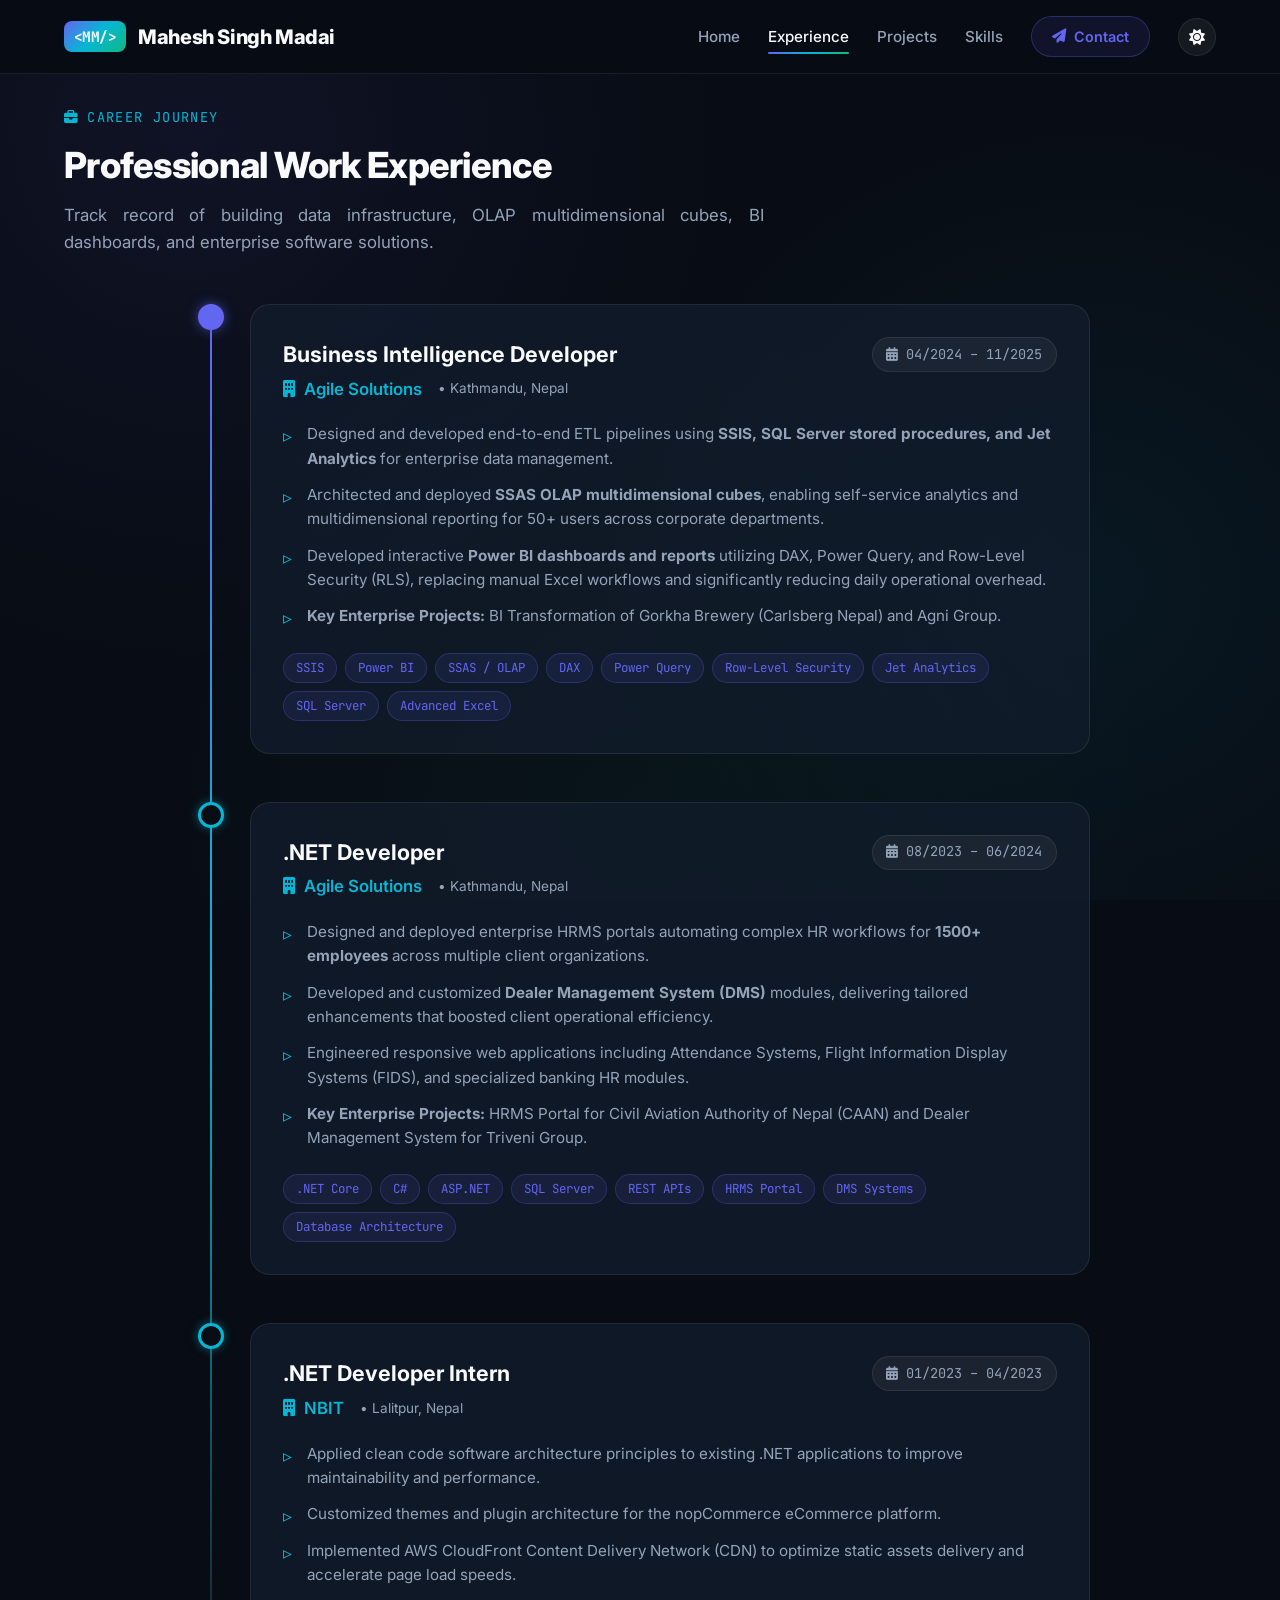
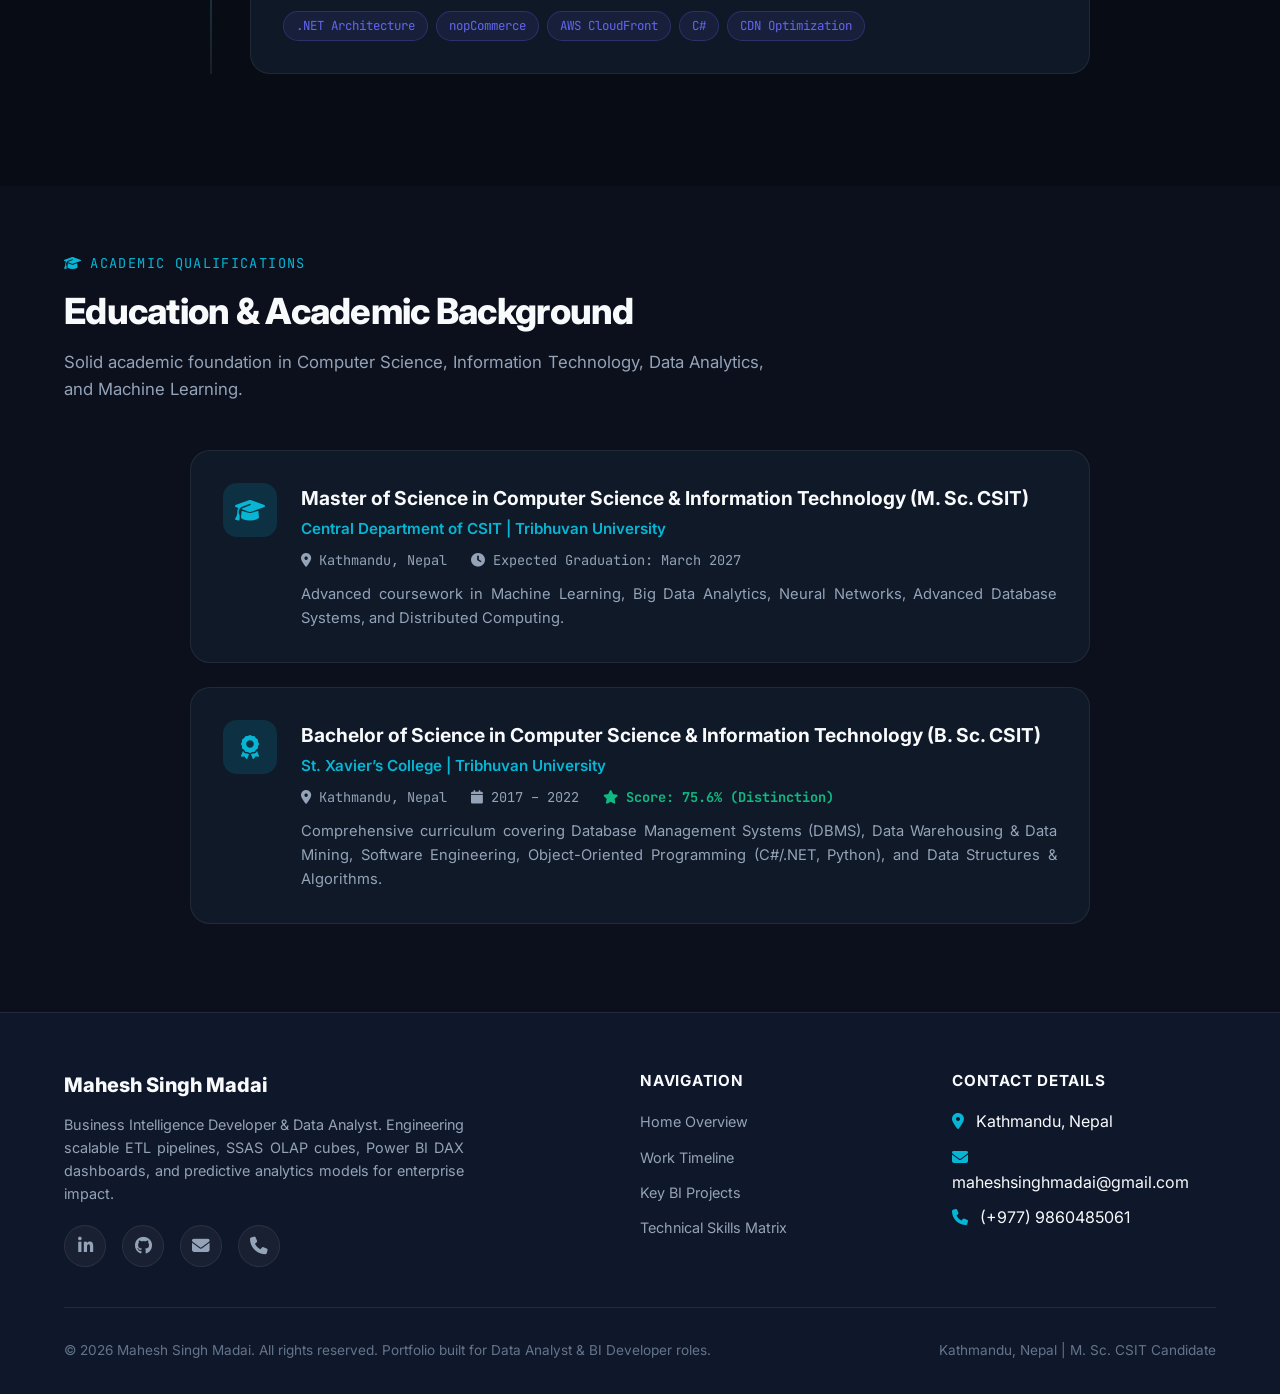
==== commit 016316d1: "remove decorative color classes from tech tags across project and experience pages" ====
--- a/experience.html
+++ b/experience.html
@@ -58,14 +58,14 @@
 
                     <div class="tech-tags">
                         <span class="tag">SSIS</span>
-                        <span class="tag tag-cyan">Power BI</span>
-                        <span class="tag tag-emerald">SSAS / OLAP</span>
+                        <span class="tag">Power BI</span>
+                        <span class="tag">SSAS / OLAP</span>
                         <span class="tag">DAX</span>
                         <span class="tag">Power Query</span>
-                        <span class="tag tag-cyan">Row-Level Security</span>
+                        <span class="tag">Row-Level Security</span>
                         <span class="tag">Jet Analytics</span>
                         <span class="tag">SQL Server</span>
-                        <span class="tag tag-emerald">Advanced Excel</span>
+                        <span class="tag">Advanced Excel</span>
                     </div>
                 </div>
             </div>
@@ -104,12 +104,12 @@
 
                     <div class="tech-tags">
                         <span class="tag">.NET Core</span>
-                        <span class="tag tag-cyan">C#</span>
+                        <span class="tag">C#</span>
                         <span class="tag">ASP.NET</span>
-                        <span class="tag tag-emerald">SQL Server</span>
+                        <span class="tag">SQL Server</span>
                         <span class="tag">REST APIs</span>
                         <span class="tag">HRMS Portal</span>
-                        <span class="tag tag-cyan">DMS Systems</span>
+                        <span class="tag">DMS Systems</span>
                         <span class="tag">Database Architecture</span>
                     </div>
                 </div>
@@ -146,8 +146,8 @@
 
                     <div class="tech-tags">
                         <span class="tag">.NET Architecture</span>
-                        <span class="tag tag-cyan">nopCommerce</span>
-                        <span class="tag tag-emerald">AWS CloudFront</span>
+                        <span class="tag">nopCommerce</span>
+                        <span class="tag">AWS CloudFront</span>
                         <span class="tag">C#</span>
                         <span class="tag">CDN Optimization</span>
                     </div>
--- a/styles.css
+++ b/styles.css
@@ -11,7 +11,7 @@
   --bg-surface: #0f172a;
   --bg-card: rgba(18, 28, 45, 0.75);
   --bg-card-hover: rgba(28, 42, 66, 0.85);
-  --bg-nav: rgba(8, 12, 20, 0.85);
+  --bg-nav: rgba(8, 12, 20, 0.96);
 
   --border-subtle: rgba(255, 255, 255, 0.08);
   --border-glow: rgba(99, 102, 241, 0.25);
@@ -52,7 +52,7 @@
   --bg-surface: #ffffff;
   --bg-card: rgba(255, 255, 255, 0.9);
   --bg-card-hover: #ffffff;
-  --bg-nav: rgba(255, 255, 255, 0.88);
+  --bg-nav: rgba(255, 255, 255, 0.98);
 
   --border-subtle: rgba(0, 0, 0, 0.08);
   --border-glow: rgba(99, 102, 241, 0.3);
@@ -155,6 +155,10 @@
   color: inherit;
   text-decoration: none;
   transition: var(--transition);
+}
+
+p {
+  text-align: justify;
 }
 
 /* Custom Scrollbar */
@@ -206,19 +210,104 @@
   overflow-y: scroll;
   scroll-snap-type: y mandatory;
   scroll-behavior: smooth;
+  -webkit-overflow-scrolling: touch;
 }
 
 .snap-section {
   scroll-snap-align: start;
   scroll-snap-stop: always;
-  min-height: 100vh;
+  height: 100vh;
+  max-height: 100vh;
   width: 100%;
   display: flex;
   flex-direction: column;
   justify-content: center;
-  padding: 5rem 0 2rem;
+  padding: 4.5rem 0 1.5rem;
   box-sizing: border-box;
   position: relative;
+  overflow: hidden;
+}
+
+/* Compact Executive Summary Layout for 100vh single window fit */
+#section-about {
+  padding-top: 4.25rem;
+  padding-bottom: 1rem;
+}
+
+#section-about .section-head {
+  margin-bottom: 1rem;
+}
+
+#section-about .card.about-summary {
+  padding: 1.25rem 1.5rem;
+}
+
+#section-about .about-summary p {
+  font-size: 0.9rem;
+  margin-bottom: 0.5rem;
+  line-height: 1.5;
+}
+
+#section-about .highlight-list {
+  margin-top: 0.6rem;
+  gap: 0.45rem;
+}
+
+#section-about .highlight-list li {
+  font-size: 0.86rem;
+}
+
+#section-about .competency-grid {
+  gap: 0.75rem;
+}
+
+#section-about .competency-item {
+  padding: 0.85rem 1rem;
+}
+
+#section-about .competency-icon {
+  width: 32px;
+  height: 32px;
+  font-size: 0.9rem;
+  margin-bottom: 0.35rem;
+}
+
+#section-about .competency-item h4 {
+  font-size: 0.92rem;
+  margin-bottom: 0.2rem;
+}
+
+#section-about .competency-item p {
+  font-size: 0.8rem;
+  line-height: 1.35;
+}
+
+/* Compact Projects Layout for 100vh fit */
+#section-projects {
+  padding-top: 4.25rem;
+  padding-bottom: 1rem;
+}
+
+#section-projects .section-head {
+  margin-bottom: 1rem;
+}
+
+#section-projects .proj-header-banner {
+  height: 100px;
+}
+
+#section-projects .proj-icon-lg {
+  font-size: 2.2rem;
+}
+
+#section-projects .proj-body {
+  padding: 1.25rem;
+}
+
+#section-projects .proj-desc {
+  font-size: 0.84rem;
+  line-height: 1.5;
+  margin-bottom: 0.85rem;
 }
 
 /* Side Navigation Scroll Dots */
@@ -244,7 +333,8 @@
   position: relative;
 }
 
-.scroll-dot:hover, .scroll-dot.active {
+.scroll-dot:hover,
+.scroll-dot.active {
   background: var(--accent-cyan);
   box-shadow: 0 0 12px var(--accent-cyan);
   transform: scale(1.35);
@@ -578,7 +668,7 @@
   width: 100%;
   height: 100%;
   object-fit: cover;
-  object-position: top center;
+  object-position: 45% 22%;
   transition: transform 0.5s ease;
 }
 
@@ -693,6 +783,10 @@
   padding: 4rem 0;
 }
 
+.section:first-of-type {
+  padding-top: 6.5rem;
+}
+
 .section-head {
   margin-bottom: 3rem;
 }
@@ -721,6 +815,12 @@
   color: var(--text-muted);
   margin-top: 0.5rem;
   max-width: 700px;
+  text-align: justify;
+}
+
+.text-center .section-desc,
+.text-center p {
+  text-align: center;
 }
 
 /* Cards & Glassmorphism */
@@ -992,7 +1092,7 @@
 
 .proj-grid {
   display: grid;
-  grid-template-columns: repeat(auto-fill, minmax(350px, 1fr));
+  grid-template-columns: repeat(auto-fill, minmax(280px, 1fr));
   gap: 2rem;
 }
 
@@ -1098,7 +1198,7 @@
    ========================================================================== */
 .skills-container {
   display: grid;
-  grid-template-columns: repeat(auto-fill, minmax(360px, 1fr));
+  grid-template-columns: repeat(auto-fill, minmax(280px, 1fr));
   gap: 2rem;
 }
 
@@ -1321,8 +1421,14 @@
 }
 
 /* ==========================================================================
-   RESPONSIVE DESIGN
+   RESPONSIVE DESIGN & MOBILE OPTIMIZATIONS
    ========================================================================== */
+
+/* ==========================================================================
+   RESPONSIVE DESIGN & MOBILE OPTIMIZATIONS
+   ========================================================================== */
+
+/* 1. Large Tablets & Small Laptops (< 992px) */
 @media (max-width: 992px) {
   .snap-container {
     height: auto;
@@ -1333,8 +1439,17 @@
   .snap-section {
     min-height: auto;
     height: auto;
-    padding: 5rem 0 3rem;
+    max-height: none !important;
+    overflow: visible !important;
+    padding: 6.5rem 0 2.5rem;
+    justify-content: flex-start !important;
     scroll-snap-align: none;
+  }
+
+  #section-hero,
+  .hero {
+    padding-top: 7rem !important;
+    padding-bottom: 2.5rem;
   }
 
   .scroll-nav-dots {
@@ -1347,8 +1462,14 @@
   }
 
   .hero-profile-card {
-    max-width: 400px;
+    max-width: 380px;
+    width: 100%;
     margin: 0 auto;
+  }
+
+  .profile-img-wrap {
+    width: 100%;
+    aspect-ratio: 4/5;
   }
 
   .metrics-grid {
@@ -1364,9 +1485,10 @@
   }
 }
 
+/* 2. Tablets & Mobile Landscape (< 768px) */
 @media (max-width: 768px) {
-  .hero-title {
-    font-size: 2.4rem;
+  p {
+    text-align: left;
   }
 
   .navbar-nav {
@@ -1375,37 +1497,326 @@
     top: 100%;
     left: 0;
     width: 100%;
-    background: var(--bg-surface);
+    background: #080c14 !important;
+    backdrop-filter: blur(20px);
+    -webkit-backdrop-filter: blur(20px);
     flex-direction: column;
-    padding: 1.5rem;
-    border-bottom: 1px solid var(--border-subtle);
+    padding: 1.25rem 1.5rem;
+    border-bottom: 1px solid var(--border-glow);
+    box-shadow: 0 20px 40px rgba(0, 0, 0, 0.9);
+    gap: 1rem;
+    align-items: stretch;
+    z-index: 1001;
+    transform: translateY(-10px);
+    opacity: 0;
+    transition: opacity 0.3s ease, transform 0.3s ease;
+    pointer-events: none;
+  }
+
+  [data-theme="light"] .navbar-nav {
+    background: #ffffff !important;
+    box-shadow: 0 20px 40px rgba(0, 0, 0, 0.15);
   }
 
   .navbar-nav.show {
     display: flex;
+    transform: translateY(0);
+    opacity: 1;
+    pointer-events: auto;
+  }
+
+  .navbar-nav li {
+    width: 100%;
+  }
+
+  .nav-link {
+    display: block;
+    padding: 0.65rem 0.9rem;
+    border-radius: var(--radius-sm);
+    font-size: 1rem;
+    font-weight: 600;
+  }
+
+  .nav-link:hover,
+  .nav-link.active {
+    background: rgba(99, 102, 241, 0.15);
+  }
+
+  .nav-link.active::after {
+    display: none;
+  }
+
+  .nav-cta {
+    width: 100%;
+    justify-content: center;
+    padding: 0.75rem 1.25rem;
+    font-size: 0.95rem;
+  }
+
+  .theme-toggle-btn {
+    width: 100%;
+    height: 44px;
+    border-radius: var(--radius-md);
+    gap: 0.5rem;
   }
 
   .nav-toggle {
-    display: block;
+    display: flex;
+    align-items: center;
+    justify-content: center;
+    width: 40px;
+    height: 40px;
+    border-radius: var(--radius-sm);
+    background: rgba(255, 255, 255, 0.05);
+    border: 1px solid var(--border-subtle);
+  }
+
+  .hero-title {
+    font-size: 2.2rem;
+  }
+
+  .hero-subtitle {
+    font-size: 1.05rem;
+  }
+
+  .metrics-grid {
+    grid-template-columns: repeat(2, 1fr);
+    gap: 1rem;
+  }
+
+  .filter-bar {
+    justify-content: flex-start;
+    overflow-x: auto;
+    padding-bottom: 0.5rem;
+    flex-wrap: nowrap;
+    -webkit-overflow-scrolling: touch;
+    scrollbar-width: none;
+  }
+
+  .filter-bar::-webkit-scrollbar {
+    display: none;
+  }
+
+  .filter-btn {
+    white-space: nowrap;
+    flex-shrink: 0;
+    padding: 0.5rem 1rem;
+    font-size: 0.85rem;
+  }
+
+  .timeline::before {
+    left: 10px;
+  }
+
+  .timeline-item {
+    padding-left: 36px;
+    margin-bottom: 2rem;
+  }
+
+  .timeline-marker {
+    left: -2px;
+    width: 22px;
+    height: 22px;
+  }
+
+  .job-card {
+    padding: 1.5rem;
+  }
+
+  .footer-grid {
+    grid-template-columns: 1fr;
+    gap: 2rem;
+  }
+
+  .footer-bottom {
+    flex-direction: column;
+    text-align: center;
+    gap: 0.5rem;
+  }
+}
+
+/* 3. Small Mobile Devices (< 640px) */
+@media (max-width: 640px) {
+  .competency-grid {
+    grid-template-columns: 1fr;
+  }
+}
+
+/* 4. Mobile Portrait (< 576px) */
+@media (max-width: 576px) {
+  .container {
+    padding: 0 1rem;
+  }
+
+  #section-hero,
+  .hero {
+    padding-top: 7.5rem !important;
+    padding-bottom: 2rem;
+  }
+
+  .section:first-of-type {
+    padding-top: 7.5rem !important;
+  }
+
+  .nav-logo {
+    font-size: 1.1rem;
+    gap: 0.5rem;
+  }
+
+  .logo-badge {
+    font-size: 0.8rem;
+    padding: 0.2rem 0.5rem;
+  }
+
+  .hero-title {
+    font-size: 1.85rem;
+    line-height: 1.25;
+  }
+
+  .hero-subtitle {
+    font-size: 0.95rem;
+    margin-bottom: 1.5rem;
+  }
+
+  .hero-meta {
+    gap: 0.5rem;
+    margin-bottom: 1.5rem;
+  }
+
+  .meta-pill {
+    font-size: 0.8rem;
+    padding: 0.35rem 0.75rem;
+  }
+
+  .hero-actions {
+    flex-direction: column;
+    width: 100%;
+    gap: 0.75rem;
+  }
+
+  .hero-actions .btn {
+    width: 100%;
+  }
+
+  .social-links {
+    justify-content: center;
+    width: 100%;
+  }
+
+  .hero-profile-card {
+    max-width: 100%;
+    width: 100%;
+    margin: 0 auto;
+  }
+
+  .profile-img-wrap {
+    width: 100%;
+    aspect-ratio: 4/5;
+  }
+
+  .profile-glass-badge {
+    padding: 0.75rem;
+    gap: 0.75rem;
+    bottom: 12px;
+    left: 12px;
+    right: 12px;
+  }
+
+  .badge-icon {
+    width: 36px;
+    height: 36px;
+    font-size: 1rem;
+  }
+
+  .badge-text h4 {
+    font-size: 0.85rem;
+  }
+
+  .badge-text p {
+    font-size: 0.75rem;
+  }
+
+  .section-title {
+    font-size: 1.75rem;
+  }
+
+  .section-desc {
+    font-size: 0.92rem;
+  }
+
+  .card {
+    padding: 1.25rem;
+  }
+
+  .job-header {
+    flex-direction: column;
+    align-items: flex-start;
+    gap: 0.5rem;
+  }
+
+  .job-title-group h3 {
+    font-size: 1.15rem;
+  }
+
+  .job-card {
+    padding: 1.25rem;
+  }
+
+  .job-bullets li {
+    font-size: 0.88rem;
+  }
+
+  .edu-card {
+    flex-direction: column;
+    align-items: flex-start;
+    gap: 1rem;
+    padding: 1.25rem;
+  }
+
+  .edu-meta {
+    flex-direction: column;
+    gap: 0.4rem;
+  }
+
+  .skill-category-card {
+    padding: 1.25rem;
+  }
+
+  .skill-pill {
+    font-size: 0.82rem;
+    padding: 0.4rem 0.75rem;
+  }
+
+  .toast {
+    bottom: 20px;
+    right: 20px;
+    left: 20px;
+    text-align: center;
+    font-size: 0.85rem;
+  }
+}
+
+/* 5. Extra Small Devices (< 400px) */
+@media (max-width: 400px) {
+
+  #section-hero,
+  .hero {
+    padding-top: 8rem !important;
+  }
+
+  .hero-title {
+    font-size: 1.65rem;
   }
 
   .metrics-grid {
     grid-template-columns: 1fr;
   }
 
-  .footer-grid {
-    grid-template-columns: 1fr;
-  }
-
-  .timeline::before {
-    left: 10px;
-  }
-
-  .timeline-item {
-    padding-left: 40px;
-  }
-
-  .timeline-marker {
-    left: -2px;
+  .metric-card {
+    padding: 1rem;
+  }
+
+  .metric-value {
+    font-size: 2rem;
   }
 }
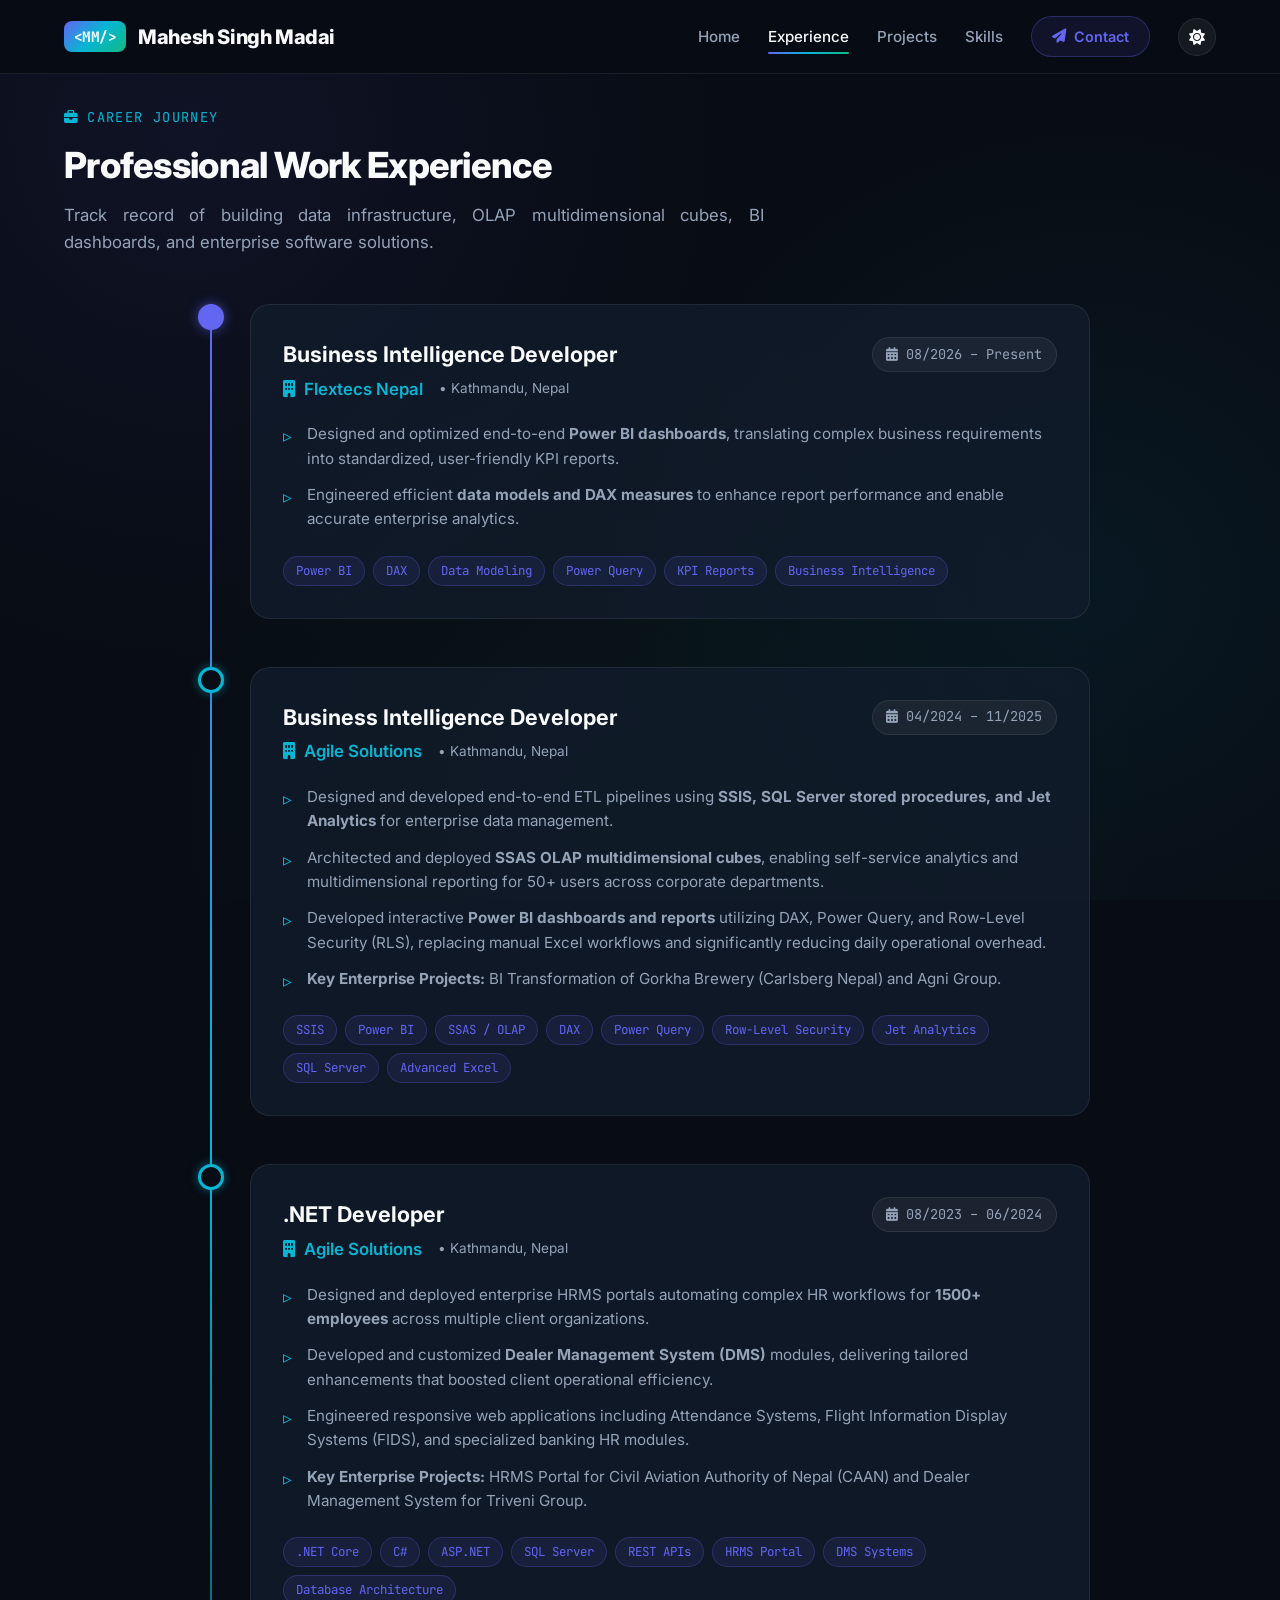
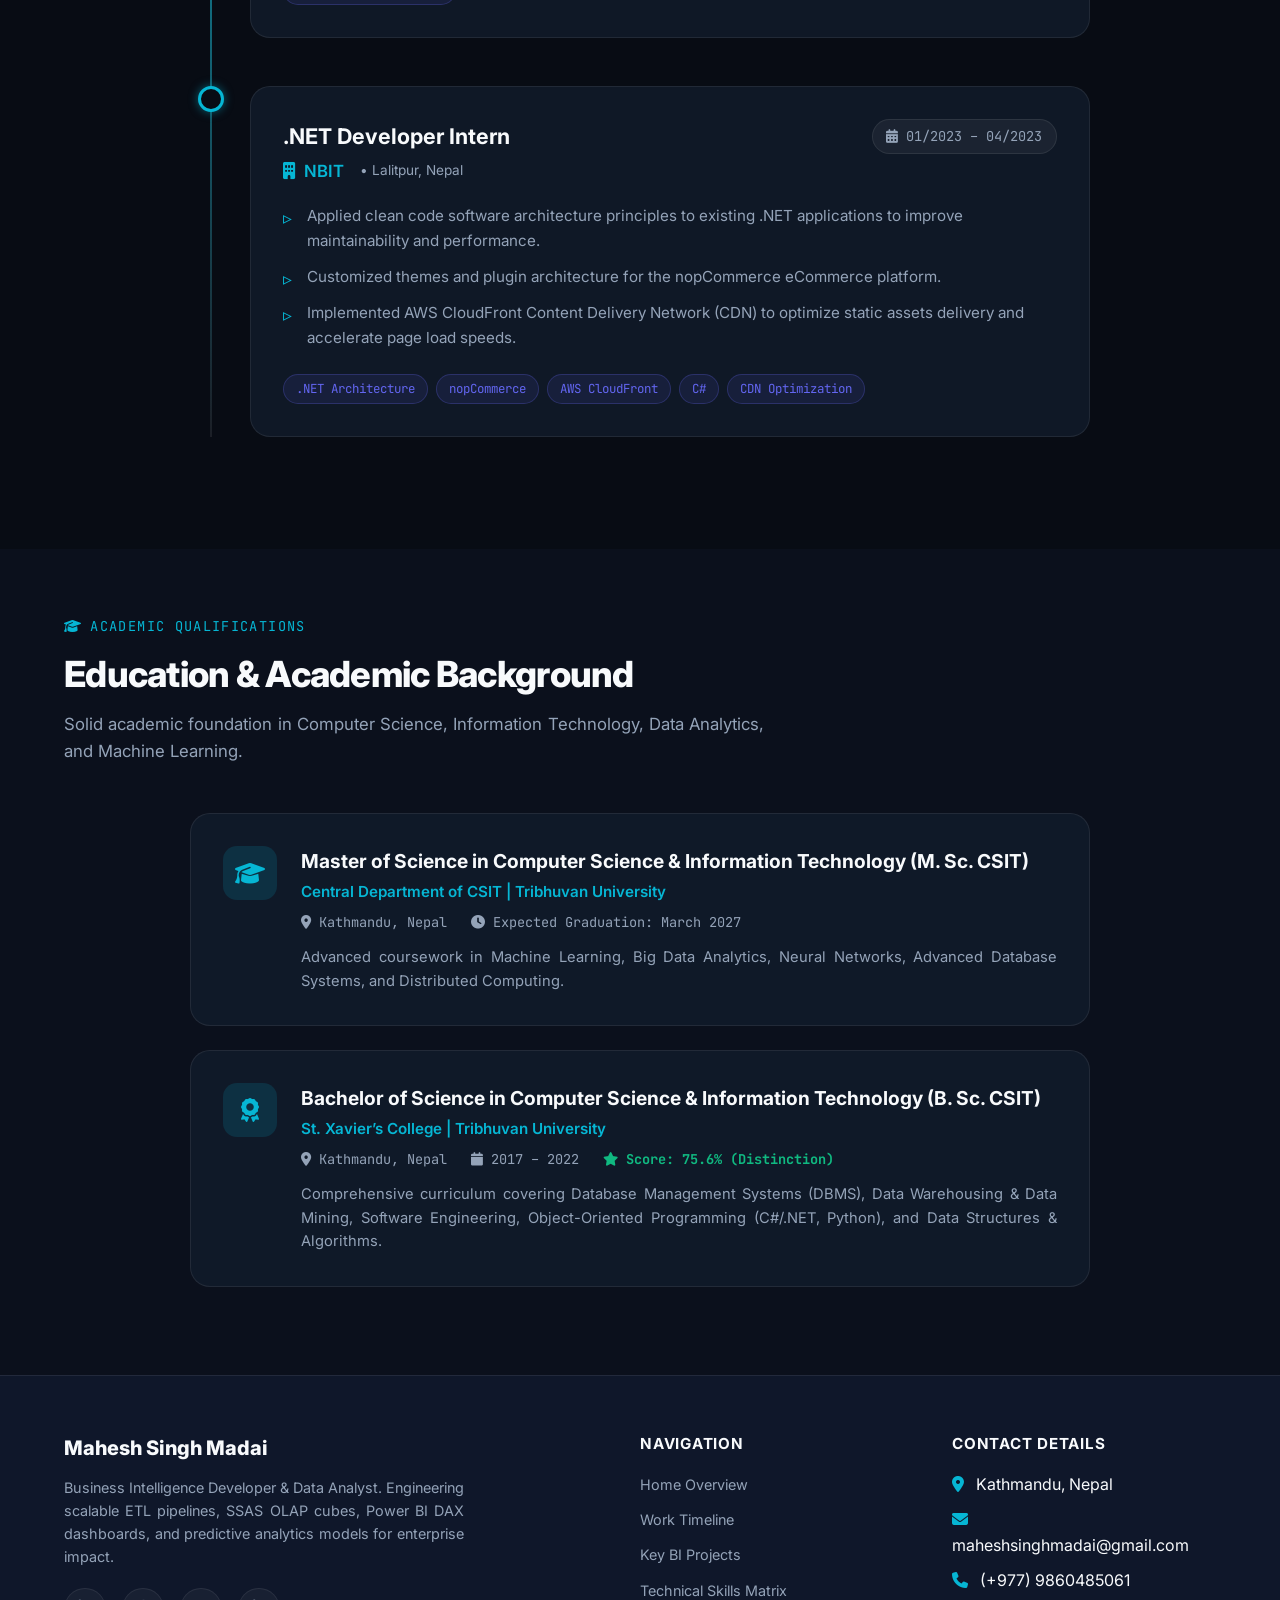
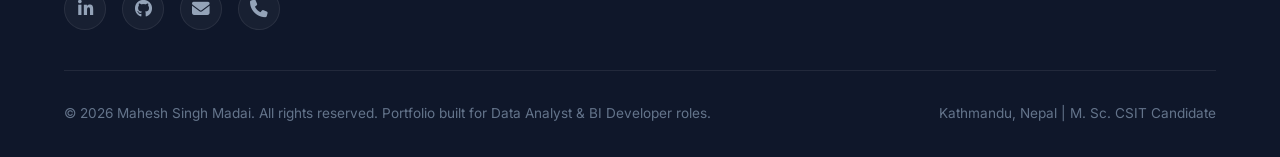
==== commit d3672284: "add new work experience to resume and professional summary" ====
--- a/experience.html
+++ b/experience.html
@@ -4,7 +4,7 @@
     <meta charset="UTF-8">
     <meta name="viewport" content="width=device-width, initial-scale=1.0">
     <meta name="author" content="Mahesh Singh Madai">
-    <meta name="description" content="Professional experience and education timeline of Mahesh Singh Madai - BI Developer & Data Analyst. Experience at Agile Solutions, NBIT, Carlsberg Nepal, and CAAN projects.">
+    <meta name="description" content="Professional experience and education timeline of Mahesh Singh Madai - BI Developer & Data Analyst. Experience at Flextecs Nepal, Agile Solutions, NBIT, Carlsberg Nepal, and CAAN projects.">
     <title>Mahesh Singh Madai | Work Experience & Education</title>
     
     <!-- Font Awesome 6 Icons CDN -->
@@ -24,8 +24,45 @@
         </div>
 
         <div class="timeline">
-            <!-- JOB 1: BI Developer -->
+            <!-- JOB 1: BI Developer - Flextecs Nepal -->
             <div class="timeline-item active">
+                <div class="timeline-marker"></div>
+                <div class="job-card">
+                    <div class="job-header">
+                        <div class="job-title-group">
+                            <h3>Business Intelligence Developer</h3>
+                            <div class="job-company">
+                                <i class="fa-solid fa-building"></i> Flextecs Nepal
+                                <span style="font-size: 0.85rem; color: var(--text-muted); font-weight: normal; margin-left: 0.5rem;">• Kathmandu, Nepal</span>
+                            </div>
+                        </div>
+                        <div class="job-period">
+                            <i class="fa-solid fa-calendar-days"></i> 08/2026 – Present
+                        </div>
+                    </div>
+
+                    <ul class="job-bullets">
+                        <li>
+                            Designed and optimized end-to-end <strong>Power BI dashboards</strong>, translating complex business requirements into standardized, user-friendly KPI reports.
+                        </li>
+                        <li>
+                            Engineered efficient <strong>data models and DAX measures</strong> to enhance report performance and enable accurate enterprise analytics.
+                        </li>
+                    </ul>
+
+                    <div class="tech-tags">
+                        <span class="tag">Power BI</span>
+                        <span class="tag">DAX</span>
+                        <span class="tag">Data Modeling</span>
+                        <span class="tag">Power Query</span>
+                        <span class="tag">KPI Reports</span>
+                        <span class="tag">Business Intelligence</span>
+                    </div>
+                </div>
+            </div>
+
+            <!-- JOB 2: BI Developer - Agile Solutions -->
+            <div class="timeline-item">
                 <div class="timeline-marker"></div>
                 <div class="job-card">
                     <div class="job-header">
